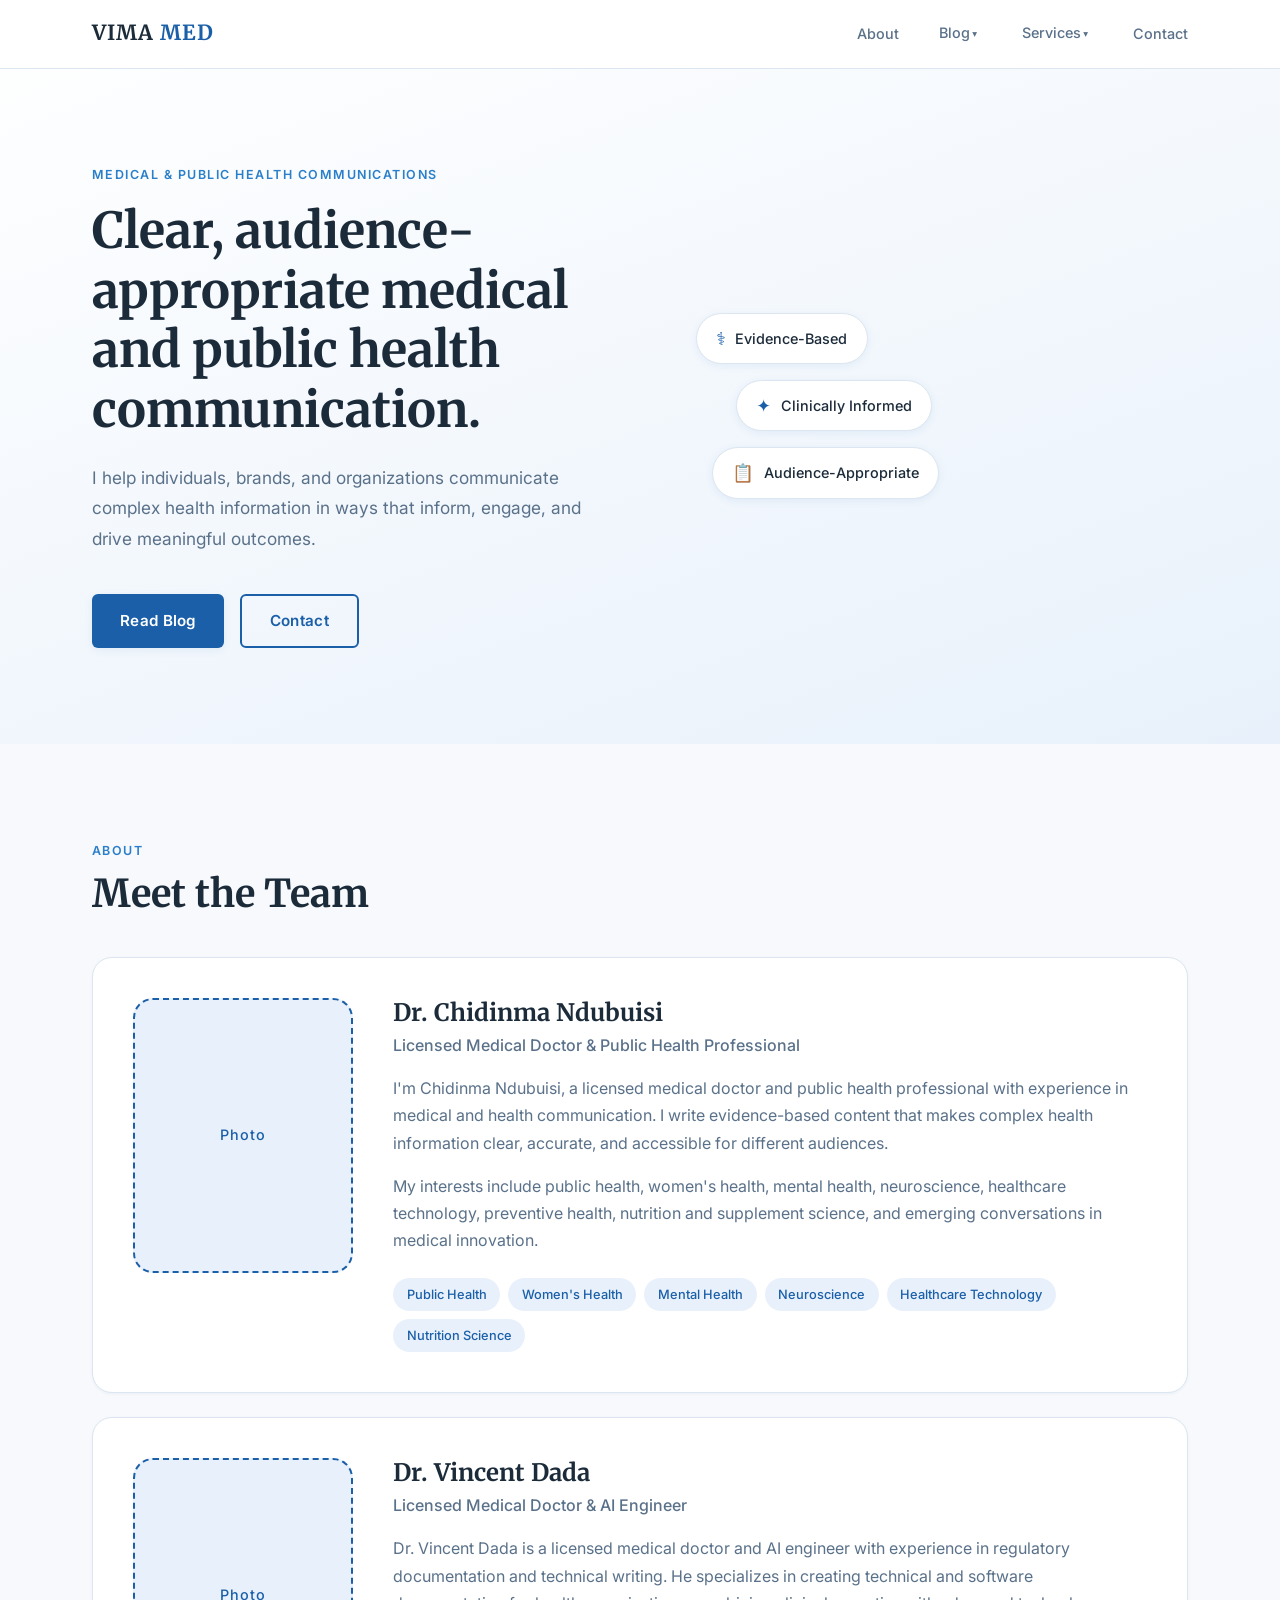
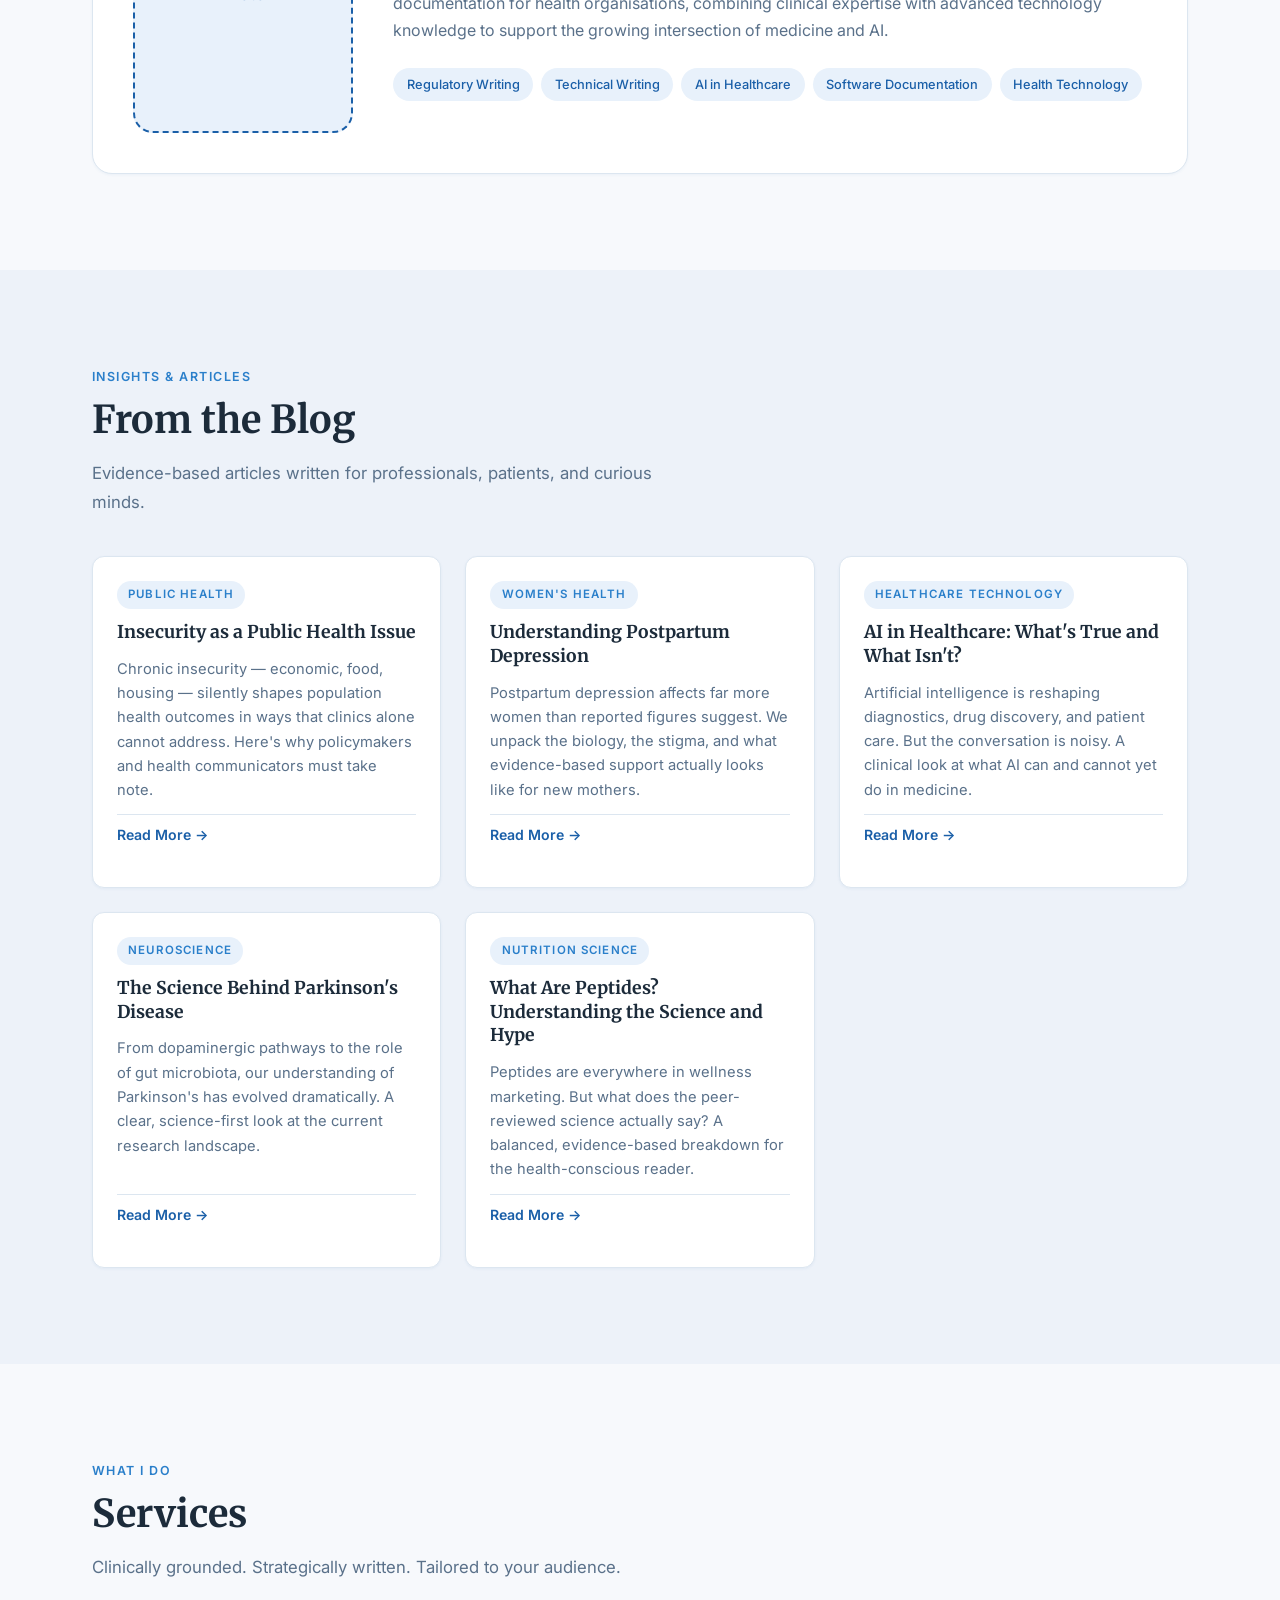
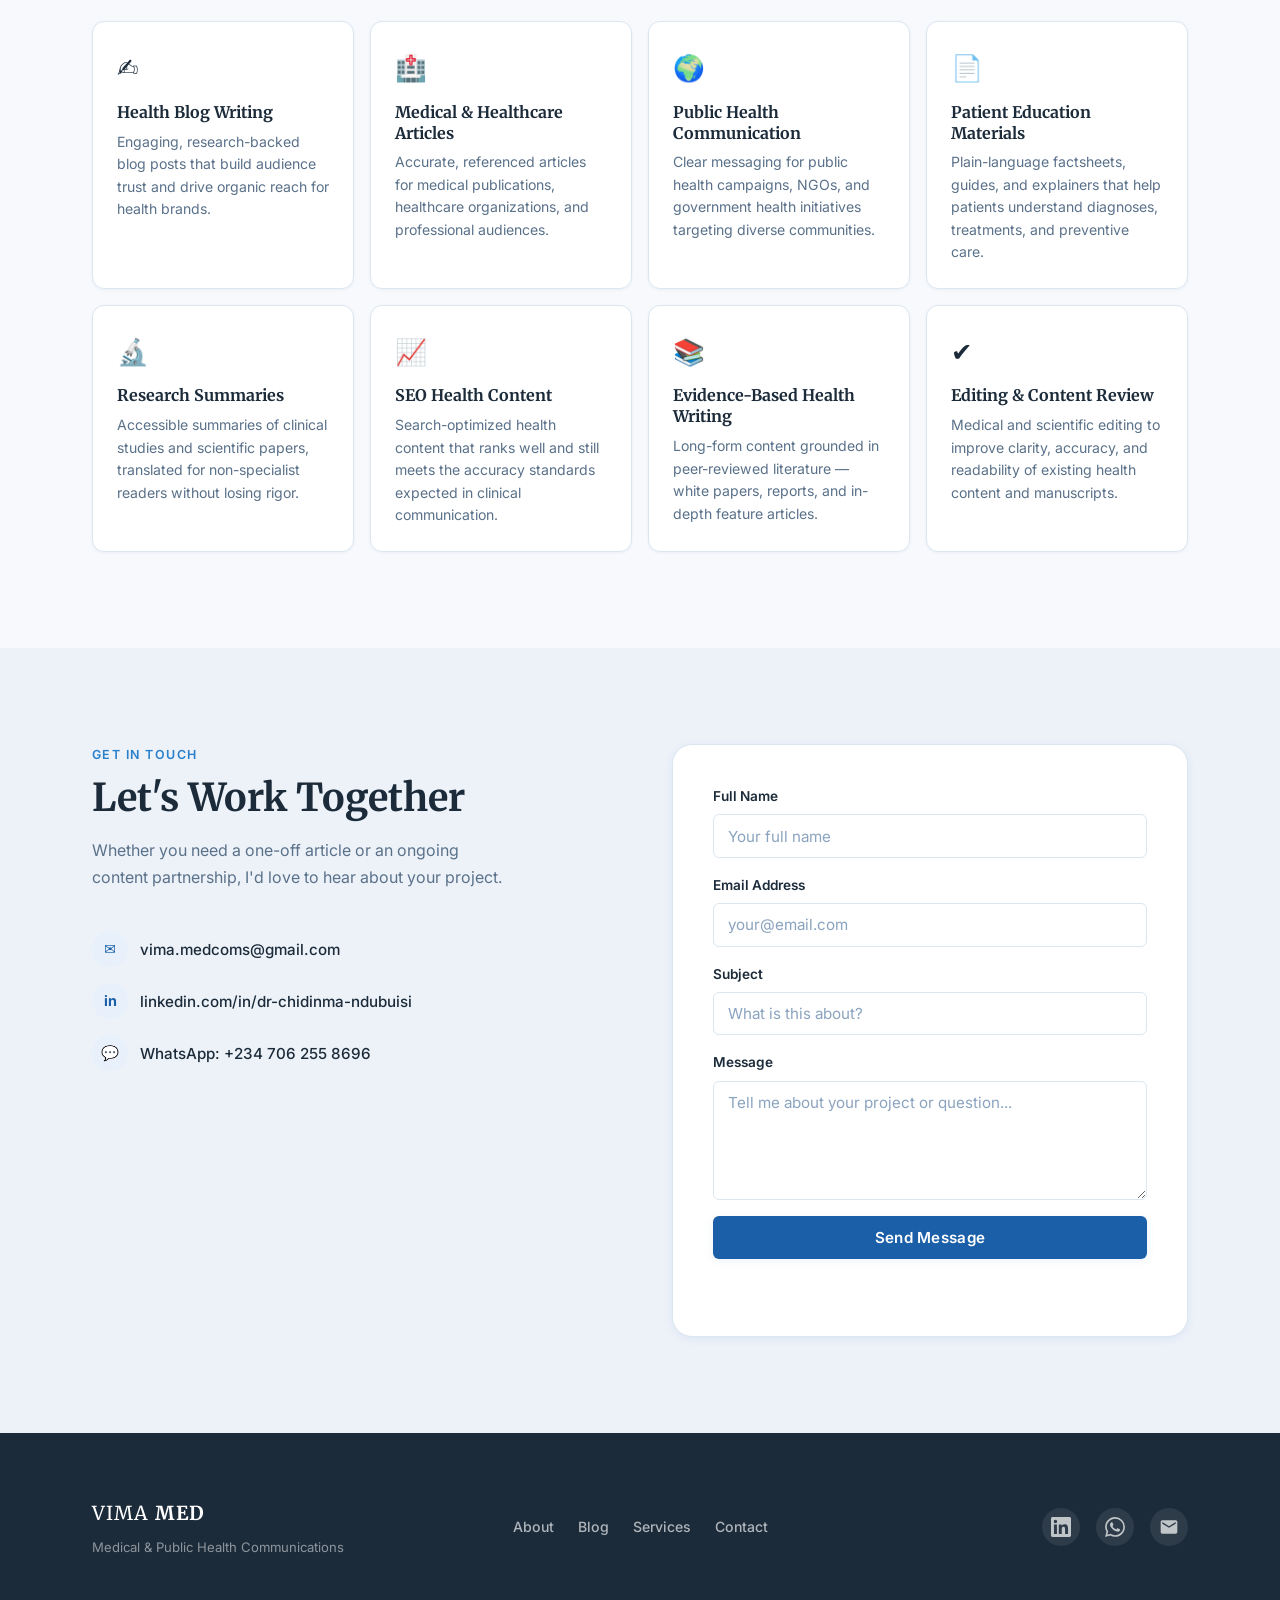
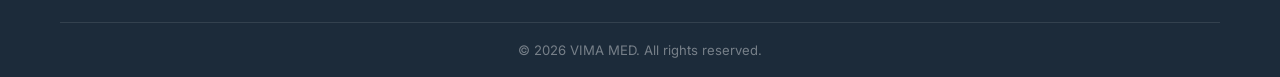
==== index.html @ 4316fac5 "Add files via upload" ====
<!DOCTYPE html>
<html lang="en">
<head>
  <meta charset="UTF-8" />
  <meta name="viewport" content="width=device-width, initial-scale=1.0" />
  <meta name="description" content="VIMA MED – Medical and public health communications by Dr. Chidinma Ndubuisi. Evidence-based health writing, blog articles, and patient education." />
  <title>VIMA MED | Medical & Public Health Communications</title>
  <link rel="stylesheet" href="style.css" />
  <!-- Google Fonts: Inter (body) + Merriweather (headings) -->
  <link rel="preconnect" href="https://fonts.googleapis.com" />
  <link rel="preconnect" href="https://fonts.gstatic.com" crossorigin />
  <link href="https://fonts.googleapis.com/css2?family=Inter:wght@400;500;600&family=Merriweather:ital,wght@0,400;0,700;1,400&display=swap" rel="stylesheet" />
</head>
<body>

  <!-- ============================================================
       NAVIGATION BAR
       To edit: change the brand name or nav links below.
       ============================================================ -->
  <header class="site-header" id="site-header">
    <nav class="nav container">
      <!-- Brand / Logo -->
      <a href="#home" class="nav-brand">
        VIMA <span>MED</span>
      </a>

      <!-- Desktop navigation links -->
      <ul class="nav-links" id="nav-links">
        <li><a href="#about">About</a></li>

        <!-- Blog dropdown -->
        <li class="has-dropdown">
          <span class="nav-parent">
            <a href="#blog">Blog</a>
            <button class="dropdown-btn" aria-expanded="false" aria-label="Toggle Blog menu">▾</button>
          </span>
          <ul class="nav-dropdown" role="menu">
            <li><a href="insecurity-public-health.html">Public Health</a></li>
            <li><a href="postpartum-depression.html">Women's Health</a></li>
            <li><a href="ai-in-healthcare.html">Healthcare Technology</a></li>
            <li><a href="parkinsons-science.html">Neuroscience</a></li>
            <li><a href="peptides-explained.html">Nutrition Science</a></li>
          </ul>
        </li>

        <!-- Services dropdown -->
        <li class="has-dropdown">
          <span class="nav-parent">
            <a href="#services">Services</a>
            <button class="dropdown-btn" aria-expanded="false" aria-label="Toggle Services menu">▾</button>
          </span>
          <ul class="nav-dropdown" role="menu">
            <li><a href="#services">Health Blog Writing</a></li>
            <li><a href="#services">Regulatory Writing</a></li>
            <li><a href="#services">Patient Education Materials</a></li>
            <li><a href="#services">Research</a></li>
            <li><a href="#services">SEO Health Content</a></li>
            <li><a href="#services">Evidence-Based Health Writing</a></li>
            <li><a href="#services">Technical Writing</a></li>
          </ul>
        </li>

        <li><a href="#contact">Contact</a></li>
      </ul>

      <!-- Mobile hamburger button -->
      <button class="nav-toggle" id="nav-toggle" aria-label="Open navigation menu" aria-expanded="false">
        <span></span>
        <span></span>
        <span></span>
      </button>
    </nav>
  </header>


  <main>

    <!-- ============================================================
         HERO SECTION
         To edit: update the headline, subheadline, or button text.
         ============================================================ -->
    <section class="hero" id="home">
      <div class="container hero-inner">
        <div class="hero-text">
          <p class="hero-eyebrow">Medical &amp; Public Health Communications</p>
          <h1 class="hero-headline">
            Clear, audience-appropriate medical and public health communication.
          </h1>
          <p class="hero-subheadline">
            I help individuals, brands, and organizations communicate complex health information in ways that inform, engage, and drive meaningful outcomes.
          </p>
          <div class="hero-ctas">
            <a href="#blog" class="btn btn-primary">Read Blog</a>
            <a href="#contact" class="btn btn-outline">Contact</a>
          </div>
        </div>

        <!-- Decorative accent element -->
        <div class="hero-visual" aria-hidden="true">
          <div class="hero-badge">
            <span class="hero-badge-icon">⚕</span>
            <span class="hero-badge-text">Evidence-Based</span>
          </div>
          <div class="hero-badge hero-badge--offset">
            <span class="hero-badge-icon">✦</span>
            <span class="hero-badge-text">Clinically Informed</span>
          </div>
          <div class="hero-badge hero-badge--bottom">
            <span class="hero-badge-icon">📋</span>
            <span class="hero-badge-text">Audience-Appropriate</span>
          </div>
        </div>
      </div>
    </section>


    <!-- ============================================================
         ABOUT SECTION
         To edit: update bio text, headshot images, or add CV links.
         To add a headshot for a professional:
           1. Save photo as "assets/chidinma.jpg" (or "assets/vincent.jpg")
           2. Replace the placeholder div with:
              <img src="assets/chidinma.jpg" alt="Dr. Chidinma Ndubuisi" class="about-photo" />
         ============================================================ -->
    <section class="about section-pad" id="about">
      <div class="container">

        <!-- Section header -->
        <div class="about-header">
          <p class="section-label">About</p>
          <h2 class="section-heading">Meet the Team</h2>
        </div>

        <!-- Stacked profile cards -->
        <div class="about-cards">

          <!-- ── Card 1: Dr. Chidinma Ndubuisi ── -->
          <div class="about-card">
            <!-- Photo column -->
            <div class="about-card-photo">
              <div class="about-photo-placeholder" aria-label="Headshot placeholder">
                <span>Photo</span>
              </div>
              <!-- Future: <a href="assets/cv-chidinma.pdf" class="btn btn-outline btn-sm" download>Download CV</a> -->
            </div>

            <!-- Bio column -->
            <div class="about-card-text">
              <h3 class="section-heading" style="font-size:1.5rem; margin-bottom:0.25rem;">Dr. Chidinma Ndubuisi</h3>
              <p class="about-tagline">Licensed Medical Doctor &amp; Public Health Professional</p>

              <p>
                I'm Chidinma Ndubuisi, a licensed medical doctor and public health professional with experience in medical and health communication. I write evidence-based content that makes complex health information clear, accurate, and accessible for different audiences.
              </p>
              <p>
                My interests include public health, women's health, mental health, neuroscience, healthcare technology, preventive health, nutrition and supplement science, and emerging conversations in medical innovation.
              </p>

              <div class="about-tags">
                <span class="tag">Public Health</span>
                <span class="tag">Women's Health</span>
                <span class="tag">Mental Health</span>
                <span class="tag">Neuroscience</span>
                <span class="tag">Healthcare Technology</span>
                <span class="tag">Nutrition Science</span>
              </div>
            </div>
          </div><!-- /card 1 -->

          <!-- ── Card 2: Dr. Vincent Dada ── -->
          <div class="about-card">
            <!-- Photo column -->
            <div class="about-card-photo">
              <div class="about-photo-placeholder" aria-label="Headshot placeholder">
                <span>Photo</span>
              </div>
              <!-- Future: <a href="assets/cv-vincent.pdf" class="btn btn-outline btn-sm" download>Download CV</a> -->
            </div>

            <!-- Bio column -->
            <div class="about-card-text">
              <h3 class="section-heading" style="font-size:1.5rem; margin-bottom:0.25rem;">Dr. Vincent Dada</h3>
              <p class="about-tagline">Licensed Medical Doctor &amp; AI Engineer</p>

              <p>
                Dr. Vincent Dada is a licensed medical doctor and AI engineer with experience in regulatory documentation and technical writing. He specializes in creating technical and software documentation for health organisations, combining clinical expertise with advanced technology knowledge to support the growing intersection of medicine and AI.
              </p>

              <div class="about-tags">
                <span class="tag">Regulatory Writing</span>
                <span class="tag">Technical Writing</span>
                <span class="tag">AI in Healthcare</span>
                <span class="tag">Software Documentation</span>
                <span class="tag">Health Technology</span>
              </div>
            </div>
          </div><!-- /card 2 -->

        </div><!-- /about-cards -->
      </div>
    </section>


    <!-- ============================================================
         BLOG SECTION
         To edit: update each card's title, excerpt, and link.
         To add a card: copy one <article class="blog-card"> block and paste it.
         ============================================================ -->
    <section class="blog section-pad bg-light" id="blog">
      <div class="container">
        <p class="section-label">Insights &amp; Articles</p>
        <h2 class="section-heading">From the Blog</h2>
        <p class="section-subtext">
          Evidence-based articles written for professionals, patients, and curious minds.
        </p>

        <div class="blog-grid">

          <!-- Blog Card 1 -->
          <article class="blog-card">
            <div class="blog-card-tag">Public Health</div>
            <h3 class="blog-card-title">Insecurity as a Public Health Issue</h3>
            <p class="blog-card-excerpt">
              Chronic insecurity — economic, food, housing — silently shapes population health outcomes in ways that clinics alone cannot address. Here's why policymakers and health communicators must take note.
            </p>
            <a href="insecurity-public-health.html" class="blog-card-link">Read More &rarr;</a>
          </article>

          <!-- Blog Card 2 -->
          <article class="blog-card">
            <div class="blog-card-tag">Women's Health</div>
            <h3 class="blog-card-title">Understanding Postpartum Depression</h3>
            <p class="blog-card-excerpt">
              Postpartum depression affects far more women than reported figures suggest. We unpack the biology, the stigma, and what evidence-based support actually looks like for new mothers.
            </p>
            <a href="postpartum-depression.html" class="blog-card-link">Read More &rarr;</a>
          </article>

          <!-- Blog Card 3 -->
          <article class="blog-card">
            <div class="blog-card-tag">Healthcare Technology</div>
            <h3 class="blog-card-title">AI in Healthcare: What's True and What Isn't?</h3>
            <p class="blog-card-excerpt">
              Artificial intelligence is reshaping diagnostics, drug discovery, and patient care. But the conversation is noisy. A clinical look at what AI can and cannot yet do in medicine.
            </p>
            <a href="ai-in-healthcare.html" class="blog-card-link">Read More &rarr;</a>
          </article>

          <!-- Blog Card 4 -->
          <article class="blog-card">
            <div class="blog-card-tag">Neuroscience</div>
            <h3 class="blog-card-title">The Science Behind Parkinson's Disease</h3>
            <p class="blog-card-excerpt">
              From dopaminergic pathways to the role of gut microbiota, our understanding of Parkinson's has evolved dramatically. A clear, science-first look at the current research landscape.
            </p>
            <a href="parkinsons-science.html" class="blog-card-link">Read More &rarr;</a>
          </article>

          <!-- Blog Card 5 -->
          <article class="blog-card">
            <div class="blog-card-tag">Nutrition Science</div>
            <h3 class="blog-card-title">What Are Peptides? Understanding the Science and Hype</h3>
            <p class="blog-card-excerpt">
              Peptides are everywhere in wellness marketing. But what does the peer-reviewed science actually say? A balanced, evidence-based breakdown for the health-conscious reader.
            </p>
            <a href="peptides-explained.html" class="blog-card-link">Read More &rarr;</a>
          </article>

        </div><!-- /blog-grid -->
      </div>
    </section>


    <!-- ============================================================
         SERVICES SECTION
         To edit: update each service name or description text.
         To add a service: copy one <div class="service-card"> block.
         ============================================================ -->
    <section class="services section-pad" id="services">
      <div class="container">
        <p class="section-label">What I Do</p>
        <h2 class="section-heading">Services</h2>
        <p class="section-subtext">
          Clinically grounded. Strategically written. Tailored to your audience.
        </p>

        <div class="services-grid">

          <div class="service-card">
            <div class="service-icon" aria-hidden="true">✍</div>
            <h3>Health Blog Writing</h3>
            <p>Engaging, research-backed blog posts that build audience trust and drive organic reach for health brands.</p>
          </div>

          <div class="service-card">
            <div class="service-icon" aria-hidden="true">🏥</div>
            <h3>Medical &amp; Healthcare Articles</h3>
            <p>Accurate, referenced articles for medical publications, healthcare organizations, and professional audiences.</p>
          </div>

          <div class="service-card">
            <div class="service-icon" aria-hidden="true">🌍</div>
            <h3>Public Health Communication</h3>
            <p>Clear messaging for public health campaigns, NGOs, and government health initiatives targeting diverse communities.</p>
          </div>

          <div class="service-card">
            <div class="service-icon" aria-hidden="true">📄</div>
            <h3>Patient Education Materials</h3>
            <p>Plain-language factsheets, guides, and explainers that help patients understand diagnoses, treatments, and preventive care.</p>
          </div>

          <div class="service-card">
            <div class="service-icon" aria-hidden="true">🔬</div>
            <h3>Research Summaries</h3>
            <p>Accessible summaries of clinical studies and scientific papers, translated for non-specialist readers without losing rigor.</p>
          </div>

          <div class="service-card">
            <div class="service-icon" aria-hidden="true">📈</div>
            <h3>SEO Health Content</h3>
            <p>Search-optimized health content that ranks well and still meets the accuracy standards expected in clinical communication.</p>
          </div>

          <div class="service-card">
            <div class="service-icon" aria-hidden="true">📚</div>
            <h3>Evidence-Based Health Writing</h3>
            <p>Long-form content grounded in peer-reviewed literature — white papers, reports, and in-depth feature articles.</p>
          </div>

          <div class="service-card">
            <div class="service-icon" aria-hidden="true">✔</div>
            <h3>Editing &amp; Content Review</h3>
            <p>Medical and scientific editing to improve clarity, accuracy, and readability of existing health content and manuscripts.</p>
          </div>

        </div><!-- /services-grid -->
      </div>
    </section>


    <!-- ============================================================
         CONTACT SECTION
         To edit: update email, LinkedIn URL, or WhatsApp number.
         Note: the form is frontend-only (no emails are sent yet).
         To enable form submission, connect a service like Formspree.
         ============================================================ -->
    <section class="contact section-pad bg-light" id="contact">
      <div class="container contact-inner">

        <!-- Contact info column -->
        <div class="contact-info">
          <p class="section-label">Get in Touch</p>
          <h2 class="section-heading">Let's Work Together</h2>
          <p class="contact-intro">
            Whether you need a one-off article or an ongoing content partnership, I'd love to hear about your project.
          </p>

          <ul class="contact-list">
            <li>
              <span class="contact-list-icon" aria-hidden="true">✉</span>
              <a href="mailto:vima.medcoms@gmail.com">vima.medcoms@gmail.com</a>
            </li>
            <li>
              <span class="contact-list-icon" aria-hidden="true">in</span>
              <a href="https://www.linkedin.com/in/dr-chidinma-ndubuisi" target="_blank" rel="noopener noreferrer">
                linkedin.com/in/dr-chidinma-ndubuisi
              </a>
            </li>
            <li>
              <span class="contact-list-icon" aria-hidden="true">💬</span>
              <a href="https://wa.me/2347062558696" target="_blank" rel="noopener noreferrer">
                WhatsApp: +234 706 255 8696
              </a>
            </li>
          </ul>
        </div>

        <!-- Contact form column -->
        <form class="contact-form" id="contact-form" novalidate>
          <div class="form-group">
            <label for="name">Full Name</label>
            <input type="text" id="name" name="name" placeholder="Your full name" required />
          </div>

          <div class="form-group">
            <label for="email">Email Address</label>
            <input type="email" id="email" name="email" placeholder="your@email.com" required />
          </div>

          <div class="form-group">
            <label for="subject">Subject</label>
            <input type="text" id="subject" name="subject" placeholder="What is this about?" />
          </div>

          <div class="form-group">
            <label for="message">Message</label>
            <textarea id="message" name="message" rows="5" placeholder="Tell me about your project or question..." required></textarea>
          </div>

          <button type="submit" class="btn btn-primary btn-full">Send Message</button>

          <!-- Success / error message shown by script.js -->
          <p class="form-feedback" id="form-feedback" aria-live="polite"></p>
        </form>

      </div>
    </section>

  </main>


  <!-- ============================================================
       FOOTER
       To edit: update the copyright year or social links.
       ============================================================ -->
  <footer class="site-footer">
    <div class="container footer-inner">

      <div class="footer-brand">
        <span class="footer-logo">VIMA <strong>MED</strong></span>
        <p>Medical &amp; Public Health Communications</p>
      </div>

      <nav class="footer-nav" aria-label="Footer navigation">
        <a href="#about">About</a>
        <a href="#blog">Blog</a>
        <a href="#services">Services</a>
        <a href="#contact">Contact</a>
      </nav>

      <div class="footer-social">
        <a href="https://www.linkedin.com/in/dr-chidinma-ndubuisi" target="_blank" rel="noopener noreferrer" aria-label="LinkedIn">
          <!-- LinkedIn SVG icon -->
          <svg xmlns="http://www.w3.org/2000/svg" width="20" height="20" viewBox="0 0 24 24" fill="currentColor" aria-hidden="true">
            <path d="M20.447 20.452h-3.554v-5.569c0-1.328-.027-3.037-1.852-3.037-1.853 0-2.136 1.445-2.136 2.939v5.667H9.351V9h3.414v1.561h.046c.477-.9 1.637-1.85 3.37-1.85 3.601 0 4.267 2.37 4.267 5.455v6.286zM5.337 7.433a2.062 2.062 0 01-2.063-2.065 2.064 2.064 0 112.063 2.065zm1.782 13.019H3.555V9h3.564v11.452zM22.225 0H1.771C.792 0 0 .774 0 1.729v20.542C0 23.227.792 24 1.771 24h20.451C23.2 24 24 23.227 24 22.271V1.729C24 .774 23.2 0 22.222 0h.003z"/>
          </svg>
        </a>
        <a href="https://wa.me/2347062558696" target="_blank" rel="noopener noreferrer" aria-label="WhatsApp">
          <!-- WhatsApp SVG icon -->
          <svg xmlns="http://www.w3.org/2000/svg" width="20" height="20" viewBox="0 0 24 24" fill="currentColor" aria-hidden="true">
            <path d="M17.472 14.382c-.297-.149-1.758-.867-2.03-.967-.273-.099-.471-.148-.67.15-.197.297-.767.966-.94 1.164-.173.199-.347.223-.644.075-.297-.15-1.255-.463-2.39-1.475-.883-.788-1.48-1.761-1.653-2.059-.173-.297-.018-.458.13-.606.134-.133.298-.347.446-.52.149-.174.198-.298.298-.497.099-.198.05-.371-.025-.52-.075-.149-.669-1.612-.916-2.207-.242-.579-.487-.5-.669-.51-.173-.008-.371-.01-.57-.01-.198 0-.52.074-.792.372-.272.297-1.04 1.016-1.04 2.479 0 1.462 1.065 2.875 1.213 3.074.149.198 2.096 3.2 5.077 4.487.709.306 1.262.489 1.694.625.712.227 1.36.195 1.871.118.571-.085 1.758-.719 2.006-1.413.248-.694.248-1.289.173-1.413-.074-.124-.272-.198-.57-.347m-5.421 7.403h-.004a9.87 9.87 0 01-5.031-1.378l-.361-.214-3.741.982.998-3.648-.235-.374a9.86 9.86 0 01-1.51-5.26c.001-5.45 4.436-9.884 9.888-9.884 2.64 0 5.122 1.03 6.988 2.898a9.825 9.825 0 012.893 6.994c-.003 5.45-4.437 9.884-9.885 9.884m8.413-18.297A11.815 11.815 0 0012.05 0C5.495 0 .16 5.335.157 11.892c0 2.096.547 4.142 1.588 5.945L.057 24l6.305-1.654a11.882 11.882 0 005.683 1.448h.005c6.554 0 11.89-5.335 11.893-11.893a11.821 11.821 0 00-3.48-8.413z"/>
          </svg>
        </a>
        <a href="mailto:vima.medcoms@gmail.com" aria-label="Email">
          <!-- Email SVG icon -->
          <svg xmlns="http://www.w3.org/2000/svg" width="20" height="20" viewBox="0 0 24 24" fill="currentColor" aria-hidden="true">
            <path d="M20 4H4c-1.1 0-2 .9-2 2v12c0 1.1.9 2 2 2h16c1.1 0 2-.9 2-2V6c0-1.1-.9-2-2-2zm0 4l-8 5-8-5V6l8 5 8-5v2z"/>
          </svg>
        </a>
      </div>

    </div>

    <div class="footer-bottom">
      <p>&copy; <span id="footer-year"></span> VIMA MED. All rights reserved.</p>
    </div>
  </footer>

  <script src="script.js"></script>
</body>
</html>
---- style.css ----
/* ============================================================
   VIMA MED — Main Stylesheet
   Color palette, typography, layout, and component styles.
   ============================================================ */

/* ------------------------------------------------------------
   1. CSS CUSTOM PROPERTIES (variables)
      Change these to update the whole site's look at once.
   ------------------------------------------------------------ */
:root {
  /* Brand colors */
  --color-primary:       #1a5fa8;   /* Main blue */
  --color-primary-dark:  #134a85;   /* Darker blue (hover states) */
  --color-primary-light: #e8f1fb;   /* Very light blue (backgrounds) */
  --color-accent:        #2a7fca;   /* Brighter blue (accents, links) */

  /* Neutral palette */
  --color-white:         #ffffff;
  --color-bg:            #f7f9fc;   /* Off-white page background */
  --color-bg-light:      #edf2f9;   /* Light section background */
  --color-surface:       #ffffff;   /* Card / panel background */
  --color-border:        #dce6f0;   /* Subtle borders */

  /* Text colors */
  --color-text:          #1c2b3a;   /* Main body text */
  --color-text-muted:    #5a718a;   /* Secondary / caption text */
  --color-text-light:    #8aa3be;   /* Placeholder, labels */

  /* Typography */
  --font-heading:  'Merriweather', Georgia, serif;
  --font-body:     'Inter', system-ui, -apple-system, sans-serif;

  /* Spacing scale */
  --space-xs:  0.5rem;
  --space-sm:  1rem;
  --space-md:  1.5rem;
  --space-lg:  2.5rem;
  --space-xl:  4rem;
  --space-2xl: 6rem;

  /* Layout */
  --container-max:  1160px;
  --container-pad:  clamp(1rem, 5vw, 2rem);

  /* Borders */
  --radius-sm:  0.375rem;
  --radius-md:  0.75rem;
  --radius-lg:  1.25rem;

  /* Shadows */
  --shadow-xs:  0 1px 3px rgba(26, 95, 168, 0.06);
  --shadow-sm:  0 2px 8px rgba(26, 95, 168, 0.08);
  --shadow-md:  0 4px 20px rgba(26, 95, 168, 0.12);
  --shadow-lg:  0 8px 40px rgba(26, 95, 168, 0.14);

  /* Transitions */
  --transition: 0.22s ease;
}


/* ------------------------------------------------------------
   2. RESET & BASE
   ------------------------------------------------------------ */
*, *::before, *::after {
  box-sizing: border-box;
  margin: 0;
  padding: 0;
}

html {
  scroll-behavior: smooth;
  font-size: 16px;
}

body {
  font-family: var(--font-body);
  color: var(--color-text);
  background: var(--color-bg);
  line-height: 1.7;
  -webkit-font-smoothing: antialiased;
}

img {
  max-width: 100%;
  display: block;
}

a {
  color: var(--color-accent);
  text-decoration: none;
  transition: color var(--transition);
}

a:hover {
  color: var(--color-primary-dark);
}

ul {
  list-style: none;
}

button {
  cursor: pointer;
  border: none;
  background: none;
  font-family: inherit;
}


/* ------------------------------------------------------------
   3. LAYOUT UTILITIES
   ------------------------------------------------------------ */
.container {
  max-width: var(--container-max);
  margin: 0 auto;
  padding: 0 var(--container-pad);
}

/* Sections that need top/bottom padding */
.section-pad {
  padding: var(--space-2xl) 0;
}

/* Alternate section background */
.bg-light {
  background: var(--color-bg-light);
}

/* Repeated section label (small caps above headings) */
.section-label {
  font-family: var(--font-body);
  font-size: 0.78rem;
  font-weight: 600;
  letter-spacing: 0.12em;
  text-transform: uppercase;
  color: var(--color-accent);
  margin-bottom: var(--space-xs);
}

/* Main section heading */
.section-heading {
  font-family: var(--font-heading);
  font-size: clamp(1.75rem, 3.5vw, 2.4rem);
  font-weight: 700;
  color: var(--color-text);
  line-height: 1.25;
  margin-bottom: var(--space-sm);
}

/* Short descriptive text below a section heading */
.section-subtext {
  color: var(--color-text-muted);
  font-size: 1.05rem;
  max-width: 600px;
  margin-bottom: var(--space-lg);
}


/* ------------------------------------------------------------
   4. BUTTONS
   ------------------------------------------------------------ */
.btn {
  display: inline-flex;
  align-items: center;
  justify-content: center;
  padding: 0.75rem 1.75rem;
  border-radius: var(--radius-sm);
  font-size: 0.95rem;
  font-weight: 600;
  letter-spacing: 0.02em;
  transition: background var(--transition), color var(--transition),
              box-shadow var(--transition), transform var(--transition);
  white-space: nowrap;
}

/* Primary filled button */
.btn-primary {
  background: var(--color-primary);
  color: var(--color-white);
  box-shadow: var(--shadow-sm);
}

.btn-primary:hover {
  background: var(--color-primary-dark);
  color: var(--color-white);
  box-shadow: var(--shadow-md);
  transform: translateY(-1px);
}

/* Outline button */
.btn-outline {
  background: transparent;
  color: var(--color-primary);
  border: 2px solid var(--color-primary);
}

.btn-outline:hover {
  background: var(--color-primary-light);
  color: var(--color-primary-dark);
  transform: translateY(-1px);
}

/* Full-width button (for forms) */
.btn-full {
  width: 100%;
}

/* Small button variant */
.btn-sm {
  padding: 0.5rem 1.25rem;
  font-size: 0.875rem;
}


/* ------------------------------------------------------------
   5. NAVIGATION
   ------------------------------------------------------------ */
.site-header {
  position: fixed;
  top: 0;
  left: 0;
  right: 0;
  z-index: 100;
  background: rgba(255, 255, 255, 0.96);
  backdrop-filter: blur(8px);
  border-bottom: 1px solid var(--color-border);
  transition: box-shadow var(--transition);
}

/* Add shadow when page is scrolled (added by script.js) */
.site-header.scrolled {
  box-shadow: var(--shadow-sm);
}

.nav {
  display: flex;
  align-items: center;
  justify-content: space-between;
  height: 68px;
}

/* Brand / Logo */
.nav-brand {
  font-family: var(--font-heading);
  font-size: 1.3rem;
  font-weight: 700;
  color: var(--color-text);
  letter-spacing: 0.04em;
}

.nav-brand span {
  color: var(--color-primary);
}

.nav-brand:hover {
  color: var(--color-text);
}

/* Desktop nav links */
.nav-links {
  display: flex;
  align-items: center;
  gap: var(--space-lg);
}

.nav-links a {
  font-size: 0.9rem;
  font-weight: 500;
  color: var(--color-text-muted);
  position: relative;
  padding-bottom: 2px;
}

.nav-links a::after {
  content: '';
  position: absolute;
  bottom: -2px;
  left: 0;
  width: 0;
  height: 2px;
  background: var(--color-primary);
  transition: width var(--transition);
}

.nav-links a:hover {
  color: var(--color-primary);
}

.nav-links a:hover::after {
  width: 100%;
}

/* Hamburger button (mobile) */
.nav-toggle {
  display: none;
  flex-direction: column;
  gap: 5px;
  padding: 6px;
  border-radius: var(--radius-sm);
}

.nav-toggle span {
  display: block;
  width: 22px;
  height: 2px;
  background: var(--color-text);
  border-radius: 2px;
  transition: transform var(--transition), opacity var(--transition);
}

/* Animated X when menu is open */
.nav-toggle.open span:nth-child(1) {
  transform: translateY(7px) rotate(45deg);
}

.nav-toggle.open span:nth-child(2) {
  opacity: 0;
}

.nav-toggle.open span:nth-child(3) {
  transform: translateY(-7px) rotate(-45deg);
}


/* ------------------------------------------------------------
   6. HERO SECTION
   ------------------------------------------------------------ */
.hero {
  padding-top: calc(68px + var(--space-2xl)); /* offset fixed nav */
  padding-bottom: var(--space-2xl);
  background: linear-gradient(160deg, var(--color-white) 0%, var(--color-primary-light) 100%);
  overflow: hidden;
}

.hero-inner {
  display: grid;
  grid-template-columns: 1fr 1fr;
  gap: var(--space-xl);
  align-items: center;
}

.hero-eyebrow {
  font-size: 0.78rem;
  font-weight: 600;
  letter-spacing: 0.12em;
  text-transform: uppercase;
  color: var(--color-accent);
  margin-bottom: var(--space-sm);
}

.hero-headline {
  font-family: var(--font-heading);
  font-size: clamp(2rem, 4.5vw, 3.1rem);
  font-weight: 700;
  color: var(--color-text);
  line-height: 1.2;
  margin-bottom: var(--space-md);
  max-width: 560px;
}

.hero-subheadline {
  font-size: 1.08rem;
  color: var(--color-text-muted);
  max-width: 500px;
  margin-bottom: var(--space-lg);
  line-height: 1.75;
}

.hero-ctas {
  display: flex;
  gap: var(--space-sm);
  flex-wrap: wrap;
}

/* Right-side decorative visual */
.hero-visual {
  display: flex;
  flex-direction: column;
  align-items: flex-start;
  gap: var(--space-sm);
  padding-left: var(--space-md);
}

.hero-badge {
  display: inline-flex;
  align-items: center;
  gap: 0.6rem;
  background: var(--color-white);
  border: 1px solid var(--color-border);
  border-radius: 100px;
  padding: 0.6rem 1.2rem;
  box-shadow: var(--shadow-sm);
  font-size: 0.9rem;
  font-weight: 500;
  color: var(--color-text);
  white-space: nowrap;
}

.hero-badge--offset {
  margin-left: var(--space-lg);
}

.hero-badge--bottom {
  margin-left: var(--space-sm);
}

.hero-badge-icon {
  font-size: 1.1rem;
  color: var(--color-primary);
}


/* ------------------------------------------------------------
   7. ABOUT SECTION
   ------------------------------------------------------------ */
.about-inner {
  display: grid;
  grid-template-columns: 280px 1fr;
  gap: var(--space-xl);
  align-items: start;
}

/* Headshot placeholder */
.about-photo-placeholder {
  width: 100%;
  aspect-ratio: 4 / 5;
  border-radius: var(--radius-lg);
  background: var(--color-primary-light);
  border: 2px dashed var(--color-primary);
  display: flex;
  align-items: center;
  justify-content: center;
  color: var(--color-primary);
  font-size: 0.9rem;
  font-weight: 500;
  letter-spacing: 0.06em;
}

/* When a real headshot is added */
.about-photo {
  width: 100%;
  aspect-ratio: 4 / 5;
  object-fit: cover;
  border-radius: var(--radius-lg);
  box-shadow: var(--shadow-md);
}

.about-photo-wrap {
  display: flex;
  flex-direction: column;
  gap: var(--space-sm);
  align-items: stretch;
}

.about-tagline {
  font-size: 0.95rem;
  font-weight: 500;
  color: var(--color-accent);
  margin-bottom: var(--space-md);
}

.about-text p {
  color: var(--color-text-muted);
  margin-bottom: var(--space-sm);
  font-size: 1rem;
}

/* Interest tags */
.about-tags {
  display: flex;
  flex-wrap: wrap;
  gap: 0.5rem;
  margin-top: var(--space-md);
}

.tag {
  display: inline-block;
  padding: 0.35rem 0.85rem;
  background: var(--color-primary-light);
  color: var(--color-primary);
  border-radius: 100px;
  font-size: 0.8rem;
  font-weight: 500;
}


/* ------------------------------------------------------------
   8. BLOG SECTION
   ------------------------------------------------------------ */
.blog-grid {
  display: grid;
  grid-template-columns: repeat(auto-fill, minmax(300px, 1fr));
  gap: var(--space-md);
}

.blog-card {
  background: var(--color-surface);
  border-radius: var(--radius-md);
  padding: var(--space-md) var(--space-md) var(--space-lg);
  border: 1px solid var(--color-border);
  box-shadow: var(--shadow-xs);
  display: flex;
  flex-direction: column;
  gap: 0.75rem;
  transition: box-shadow var(--transition), transform var(--transition);
}

.blog-card:hover {
  box-shadow: var(--shadow-md);
  transform: translateY(-3px);
}

.blog-card-tag {
  display: inline-block;
  font-size: 0.72rem;
  font-weight: 600;
  letter-spacing: 0.1em;
  text-transform: uppercase;
  color: var(--color-accent);
  background: var(--color-primary-light);
  padding: 0.25rem 0.7rem;
  border-radius: 100px;
  width: fit-content;
}

.blog-card-title {
  font-family: var(--font-heading);
  font-size: 1.1rem;
  font-weight: 700;
  color: var(--color-text);
  line-height: 1.35;
}

.blog-card-excerpt {
  font-size: 0.92rem;
  color: var(--color-text-muted);
  line-height: 1.65;
  flex: 1;
}

.blog-card-link {
  display: inline-flex;
  align-items: center;
  font-size: 0.88rem;
  font-weight: 600;
  color: var(--color-primary);
  margin-top: auto;
  padding-top: var(--space-xs);
  border-top: 1px solid var(--color-border);
  transition: color var(--transition), gap var(--transition);
  gap: 0.3rem;
}

.blog-card-link:hover {
  color: var(--color-primary-dark);
  gap: 0.6rem;
}


/* ------------------------------------------------------------
   9. SERVICES SECTION
   ------------------------------------------------------------ */
.services-grid {
  display: grid;
  grid-template-columns: repeat(auto-fill, minmax(240px, 1fr));
  gap: var(--space-sm);
}

.service-card {
  background: var(--color-surface);
  border-radius: var(--radius-md);
  padding: var(--space-md);
  border: 1px solid var(--color-border);
  box-shadow: var(--shadow-xs);
  transition: box-shadow var(--transition), transform var(--transition),
              border-color var(--transition);
}

.service-card:hover {
  box-shadow: var(--shadow-md);
  transform: translateY(-2px);
  border-color: var(--color-primary);
}

.service-icon {
  font-size: 1.6rem;
  margin-bottom: 0.75rem;
  display: block;
}

.service-card h3 {
  font-family: var(--font-heading);
  font-size: 1rem;
  font-weight: 700;
  color: var(--color-text);
  margin-bottom: 0.5rem;
  line-height: 1.3;
}

.service-card p {
  font-size: 0.88rem;
  color: var(--color-text-muted);
  line-height: 1.6;
}


/* ------------------------------------------------------------
   10. CONTACT SECTION
   ------------------------------------------------------------ */
.contact-inner {
  display: grid;
  grid-template-columns: 1fr 1fr;
  gap: var(--space-xl);
  align-items: start;
}

.contact-intro {
  color: var(--color-text-muted);
  margin-bottom: var(--space-lg);
  font-size: 1rem;
  max-width: 420px;
  line-height: 1.7;
}

.contact-list {
  display: flex;
  flex-direction: column;
  gap: var(--space-sm);
}

.contact-list li {
  display: flex;
  align-items: center;
  gap: 0.75rem;
  font-size: 0.95rem;
}

.contact-list-icon {
  display: inline-flex;
  align-items: center;
  justify-content: center;
  width: 36px;
  height: 36px;
  border-radius: 50%;
  background: var(--color-primary-light);
  color: var(--color-primary);
  font-size: 0.9rem;
  font-weight: 700;
  flex-shrink: 0;
}

.contact-list a {
  color: var(--color-text);
  font-weight: 500;
  word-break: break-all;
}

.contact-list a:hover {
  color: var(--color-primary);
}

/* Contact form */
.contact-form {
  background: var(--color-surface);
  border: 1px solid var(--color-border);
  border-radius: var(--radius-lg);
  padding: var(--space-lg);
  box-shadow: var(--shadow-sm);
  display: flex;
  flex-direction: column;
  gap: var(--space-sm);
}

.form-group {
  display: flex;
  flex-direction: column;
  gap: 0.4rem;
}

.form-group label {
  font-size: 0.85rem;
  font-weight: 600;
  color: var(--color-text);
}

.form-group input,
.form-group textarea {
  width: 100%;
  padding: 0.7rem 0.9rem;
  border: 1.5px solid var(--color-border);
  border-radius: var(--radius-sm);
  font-family: var(--font-body);
  font-size: 0.95rem;
  color: var(--color-text);
  background: var(--color-white);
  transition: border-color var(--transition), box-shadow var(--transition);
  resize: vertical;
}

.form-group input::placeholder,
.form-group textarea::placeholder {
  color: var(--color-text-light);
}

.form-group input:focus,
.form-group textarea:focus {
  outline: none;
  border-color: var(--color-primary);
  box-shadow: 0 0 0 3px rgba(26, 95, 168, 0.12);
}

/* Form feedback message (shown by script.js) */
.form-feedback {
  font-size: 0.9rem;
  text-align: center;
  min-height: 1.4em;
  font-weight: 500;
  transition: color var(--transition);
}

.form-feedback.success {
  color: #1a7a47;
}

.form-feedback.error {
  color: #b91c1c;
}


/* ------------------------------------------------------------
   11. FOOTER
   ------------------------------------------------------------ */
.site-footer {
  background: var(--color-text);
  color: rgba(255, 255, 255, 0.75);
  padding-top: var(--space-xl);
}

.footer-inner {
  display: grid;
  grid-template-columns: 1fr auto 1fr;
  align-items: center;
  gap: var(--space-lg);
  padding-bottom: var(--space-xl);
  border-bottom: 1px solid rgba(255, 255, 255, 0.1);
}

.footer-brand {
  display: flex;
  flex-direction: column;
  gap: 0.4rem;
}

.footer-logo {
  font-family: var(--font-heading);
  font-size: 1.2rem;
  color: var(--color-white);
  letter-spacing: 0.04em;
}

.footer-brand p {
  font-size: 0.82rem;
  color: rgba(255, 255, 255, 0.5);
}

.footer-nav {
  display: flex;
  gap: var(--space-md);
}

.footer-nav a {
  font-size: 0.88rem;
  color: rgba(255, 255, 255, 0.65);
  font-weight: 500;
  transition: color var(--transition);
}

.footer-nav a:hover {
  color: var(--color-white);
}

.footer-social {
  display: flex;
  gap: var(--space-sm);
  justify-content: flex-end;
}

.footer-social a {
  display: inline-flex;
  align-items: center;
  justify-content: center;
  width: 38px;
  height: 38px;
  border-radius: 50%;
  background: rgba(255, 255, 255, 0.08);
  color: rgba(255, 255, 255, 0.7);
  transition: background var(--transition), color var(--transition);
}

.footer-social a:hover {
  background: var(--color-primary);
  color: var(--color-white);
}

.footer-bottom {
  text-align: center;
  padding: var(--space-sm) 0;
  font-size: 0.82rem;
  color: rgba(255, 255, 255, 0.4);
}


/* ------------------------------------------------------------
   12. RESPONSIVE — TABLET (max-width: 900px)
   ------------------------------------------------------------ */
@media (max-width: 900px) {

  /* Hero: stack vertically */
  .hero-inner {
    grid-template-columns: 1fr;
    text-align: center;
  }

  .hero-headline,
  .hero-subheadline {
    max-width: 100%;
  }

  .hero-ctas {
    justify-content: center;
  }

  .hero-visual {
    display: none; /* Hide decorative badges on small screens */
  }

  /* About: stack vertically */
  .about-inner {
    grid-template-columns: 1fr;
  }

  .about-photo-wrap {
    max-width: 260px;
    margin: 0 auto;
  }

  /* Contact: stack vertically */
  .contact-inner {
    grid-template-columns: 1fr;
  }

  /* Footer: stack vertically */
  .footer-inner {
    grid-template-columns: 1fr;
    text-align: center;
  }

  .footer-nav {
    justify-content: center;
  }

  .footer-social {
    justify-content: center;
  }
}


/* ------------------------------------------------------------
   13. RESPONSIVE — MOBILE (max-width: 640px)
   ------------------------------------------------------------ */
@media (max-width: 640px) {

  /* Show hamburger, hide desktop links */
  .nav-toggle {
    display: flex;
  }

  .nav-links {
    position: absolute;
    top: 68px;
    left: 0;
    right: 0;
    background: var(--color-white);
    border-bottom: 1px solid var(--color-border);
    flex-direction: column;
    align-items: stretch;
    gap: 0;
    padding: var(--space-xs) 0;
    box-shadow: var(--shadow-sm);
    /* Hidden by default, toggled by script.js */
    display: none;
  }

  .nav-links.open {
    display: flex;
  }

  .nav-links a {
    padding: 0.85rem var(--container-pad);
    font-size: 1rem;
    border-bottom: 1px solid var(--color-border);
  }

  .nav-links a::after {
    display: none;
  }

  /* Hero */
  .hero {
    padding-top: calc(68px + var(--space-xl));
    padding-bottom: var(--space-xl);
  }

  /* Blog grid: single column */
  .blog-grid {
    grid-template-columns: 1fr;
  }

  /* Services grid: single column */
  .services-grid {
    grid-template-columns: 1fr;
  }

  /* Reduce section padding */
  .section-pad {
    padding: var(--space-xl) 0;
  }

  /* Form padding */
  .contact-form {
    padding: var(--space-md);
  }

  /* Hero CTA buttons: full width on very small screens */
  .hero-ctas {
    flex-direction: column;
    align-items: center;
  }

  .hero-ctas .btn {
    width: 100%;
    max-width: 280px;
  }
}


/* ============================================================
   14.5 DROPDOWN NAVIGATION
   ============================================================ */

/* Flex row holding the link text + caret button */
.nav-parent {
  display: flex;
  align-items: center;
}

/* The small caret/arrow toggle button */
.dropdown-btn {
  background: none;
  border: none;
  cursor: pointer;
  color: var(--color-text-muted);
  font-size: 0.6rem;
  padding: 2px 5px 2px 2px;
  line-height: 1;
  display: flex;
  align-items: center;
  transition: color var(--transition), transform var(--transition);
}

.dropdown-btn:hover {
  color: var(--color-primary);
}

/* Rotate caret when dropdown is open */
.has-dropdown.open > .nav-parent > .dropdown-btn {
  transform: rotate(180deg);
  color: var(--color-primary);
}

/* The dropdown panel (hidden by default on all screen sizes) */
.nav-dropdown {
  display: none;
  list-style: none;
  background: var(--color-white);
  border: 1px solid var(--color-border);
  border-radius: var(--radius-md);
  box-shadow: var(--shadow-md);
  padding: 0.4rem 0;
  min-width: 210px;
  z-index: 200;
}

.nav-dropdown li a {
  display: block;
  padding: 0.55rem 1.1rem;
  font-size: 0.875rem;
  font-weight: 500;
  color: var(--color-text-muted);
  white-space: nowrap;
  /* Override the underline animation from the general nav-links a rule */
  position: static;
}

.nav-dropdown li a::after {
  display: none;
}

.nav-dropdown li a:hover {
  color: var(--color-primary);
  background: var(--color-primary-light);
}

/* ---- Desktop: absolute positioning, triggered by hover or .open ---- */
@media (min-width: 641px) {
  .has-dropdown {
    position: relative;
  }

  .nav-dropdown {
    position: absolute;
    top: calc(100% + 10px);
    left: 50%;
    transform: translateX(-50%);
  }

  /* Show on hover OR when JS adds .open class */
  .has-dropdown:hover .nav-dropdown,
  .has-dropdown.open .nav-dropdown {
    display: block;
  }

  /* Keep caret highlighted on hover */
  .has-dropdown:hover > .nav-parent > .dropdown-btn {
    color: var(--color-primary);
    transform: rotate(180deg);
  }
}

/* ---- Mobile: inline, shown when JS adds .open ---- */
@media (max-width: 640px) {
  /* Row containing link + caret — carries the border, not the <a> */
  .has-dropdown > .nav-parent {
    display: flex;
    align-items: center;
    border-bottom: 1px solid var(--color-border);
  }

  /* Remove double border from the general .nav-links a rule */
  .has-dropdown > .nav-parent > a {
    flex: 1;
    border-bottom: none;
  }

  /* Give the caret a comfortable tap target */
  .has-dropdown > .nav-parent > .dropdown-btn {
    padding: 0.85rem 1rem;
    font-size: 0.85rem;
  }

  /* Dropdown panel: static (inline), no shadow */
  .nav-dropdown {
    position: static;
    border: none;
    border-radius: 0;
    box-shadow: none;
    background: var(--color-bg-light);
    padding: 0;
    min-width: auto;
    width: 100%;
  }

  /* Reveal when parent has .open */
  .has-dropdown.open .nav-dropdown {
    display: block;
  }

  /* Indented dropdown links */
  .nav-dropdown li a {
    padding-left: calc(var(--container-pad) + 1.25rem);
    font-size: 0.9rem;
    border-bottom: 1px solid var(--color-border);
    white-space: normal;
  }
}


/* ============================================================
   14.6 ABOUT — TWO-PROFESSIONAL STACKED CARD LAYOUT
   ============================================================ */

/* Section intro above the cards */
.about-header {
  margin-bottom: var(--space-lg);
}

/* Vertical stack of cards */
.about-cards {
  display: flex;
  flex-direction: column;
  gap: var(--space-md);
}

/* Individual profile card */
.about-card {
  background: var(--color-surface);
  border: 1px solid var(--color-border);
  border-radius: var(--radius-lg);
  padding: var(--space-lg);
  box-shadow: var(--shadow-xs);
  display: grid;
  grid-template-columns: 220px 1fr;
  gap: var(--space-lg);
  align-items: start;
  transition: box-shadow var(--transition);
}

.about-card:hover {
  box-shadow: var(--shadow-md);
}

/* Photo column inside each card */
.about-card-photo {
  display: flex;
  flex-direction: column;
  gap: var(--space-sm);
}

/* The existing .about-photo-placeholder works inside cards;
   just ensure width fills the column */
.about-card .about-photo-placeholder {
  width: 100%;
}

/* Text column inside each card */
.about-card-text p {
  color: var(--color-text-muted);
  margin-bottom: var(--space-sm);
  font-size: 1rem;
}

.about-card-text p:last-of-type {
  margin-bottom: 0;
}

/* Responsive: stack photo above text on smaller screens */
@media (max-width: 720px) {
  .about-card {
    grid-template-columns: 1fr;
    padding: var(--space-md);
    gap: var(--space-md);
  }

  .about-card-photo {
    max-width: 180px;
    margin: 0 auto;
  }
}


/* ============================================================
   14. BLOG ARTICLE PAGE STYLES
       Used by all individual blog post pages (e.g. ai-in-healthcare.html).
       These selectors only activate on those pages — they don't
       affect index.html's existing layout.
   ============================================================ */

/* Page-level wrapper: pushes content below the fixed nav */
.article-page {
  padding-top: 68px;
  min-height: 100vh;
}

/* ---- Article hero banner ---- */
.article-hero {
  background: linear-gradient(160deg, var(--color-white) 0%, var(--color-primary-light) 100%);
  padding: var(--space-xl) 0 var(--space-lg);
  border-bottom: 1px solid var(--color-border);
}

.article-hero-inner {
  max-width: 760px;
  margin: 0 auto;
  padding: 0 var(--container-pad);
}

/* "← Back to Blog" link above the title */
.article-back {
  display: inline-flex;
  align-items: center;
  gap: 0.4rem;
  font-size: 0.85rem;
  font-weight: 600;
  color: var(--color-accent);
  margin-bottom: var(--space-md);
  transition: gap var(--transition), color var(--transition);
}

.article-back:hover {
  color: var(--color-primary-dark);
  gap: 0.65rem;
}

/* Category badge on article page */
.article-tag {
  display: inline-block;
  font-size: 0.72rem;
  font-weight: 600;
  letter-spacing: 0.1em;
  text-transform: uppercase;
  color: var(--color-accent);
  background: var(--color-primary-light);
  padding: 0.25rem 0.75rem;
  border-radius: 100px;
  margin-bottom: var(--space-sm);
}

/* Article main title */
.article-title {
  font-family: var(--font-heading);
  font-size: clamp(1.75rem, 4vw, 2.6rem);
  font-weight: 700;
  color: var(--color-text);
  line-height: 1.2;
  margin-bottom: 0.75rem;
}

/* Article subtitle / deck */
.article-subtitle {
  font-size: 1.1rem;
  color: var(--color-text-muted);
  font-style: italic;
  line-height: 1.6;
  margin-bottom: var(--space-md);
}

/* Meta row: author · date · read time */
.article-meta {
  display: flex;
  flex-wrap: wrap;
  align-items: center;
  gap: 0.35rem 1rem;
  font-size: 0.85rem;
  color: var(--color-text-light);
}

.article-meta strong {
  color: var(--color-text-muted);
  font-weight: 600;
}

.article-meta-sep {
  color: var(--color-border);
}

/* ---- Article body ---- */
.article-body {
  max-width: 760px;
  margin: 0 auto;
  padding: var(--space-xl) var(--container-pad) var(--space-2xl);
}

.article-body p {
  font-size: 1.05rem;
  line-height: 1.85;
  color: var(--color-text-muted);
  margin-bottom: var(--space-md);
}

.article-body p:last-child {
  margin-bottom: 0;
}

/* ---- Article footer: "More Articles" strip ---- */
.article-more {
  background: var(--color-bg-light);
  border-top: 1px solid var(--color-border);
  padding: var(--space-xl) 0;
}

.article-more-inner {
  max-width: 760px;
  margin: 0 auto;
  padding: 0 var(--container-pad);
  display: flex;
  flex-direction: column;
  gap: var(--space-md);
}

.article-more h2 {
  font-family: var(--font-heading);
  font-size: 1.2rem;
  font-weight: 700;
  color: var(--color-text);
}

.article-more-links {
  display: flex;
  flex-wrap: wrap;
  gap: var(--space-sm);
}

.article-more-link {
  display: inline-flex;
  align-items: center;
  gap: 0.4rem;
  background: var(--color-surface);
  border: 1px solid var(--color-border);
  border-radius: var(--radius-md);
  padding: 0.6rem 1rem;
  font-size: 0.875rem;
  font-weight: 500;
  color: var(--color-text);
  box-shadow: var(--shadow-xs);
  transition: box-shadow var(--transition), border-color var(--transition),
              color var(--transition), transform var(--transition);
}

.article-more-link:hover {
  box-shadow: var(--shadow-sm);
  border-color: var(--color-primary);
  color: var(--color-primary);
  transform: translateY(-1px);
}

/* ---- Featured image placeholder (between hero and body) ---- */
.article-featured-img-wrap {
  max-width: 760px;
  margin: var(--space-md) auto 0;
  padding: 0 var(--container-pad);
}

.article-featured-img-placeholder {
  width: 100%;
  aspect-ratio: 16 / 7;
  background: var(--color-primary-light);
  border: 2px dashed var(--color-primary);
  border-radius: var(--radius-md);
  display: flex;
  align-items: center;
  justify-content: center;
  color: var(--color-primary);
  font-size: 0.9rem;
  font-weight: 600;
  letter-spacing: 0.06em;
}

/* ---- Inline image placeholder (inside article body) ---- */
.article-inline-img {
  margin: var(--space-md) 0;
}

.article-inline-img-placeholder {
  width: 100%;
  aspect-ratio: 16 / 9;
  background: var(--color-bg-light);
  border: 2px dashed var(--color-border);
  border-radius: var(--radius-sm);
  display: flex;
  align-items: center;
  justify-content: center;
  color: var(--color-text-light);
  font-size: 0.85rem;
  font-weight: 500;
  letter-spacing: 0.04em;
}

/* ---- Author box (end of article body) ---- */
.article-author-box {
  display: flex;
  align-items: center;
  gap: var(--space-md);
  margin-top: var(--space-xl);
  padding-top: var(--space-lg);
  border-top: 1px solid var(--color-border);
}

.article-author-photo {
  width: 68px;
  height: 68px;
  border-radius: 50%;
  background: var(--color-primary-light);
  border: 2px dashed var(--color-primary);
  display: flex;
  align-items: center;
  justify-content: center;
  color: var(--color-primary);
  font-size: 0.7rem;
  font-weight: 600;
  flex-shrink: 0;
  letter-spacing: 0.04em;
  text-align: center;
  line-height: 1.3;
}

.article-author-label {
  font-size: 0.75rem;
  font-weight: 600;
  letter-spacing: 0.1em;
  text-transform: uppercase;
  color: var(--color-text-light);
  margin-bottom: 0.2rem;
}

.article-author-name {
  display: block;
  font-size: 1rem;
  font-weight: 700;
  color: var(--color-text);
  margin-bottom: 0.15rem;
}

.article-author-role {
  font-size: 0.875rem;
  color: var(--color-text-muted);
  margin: 0;
}

/* ---- Responsive tweaks for article pages ---- */
@media (max-width: 640px) {
  .article-hero {
    padding: var(--space-lg) 0 var(--space-md);
  }

  .article-body {
    padding-top: var(--space-lg);
    padding-bottom: var(--space-xl);
  }

  .article-more-links {
    flex-direction: column;
  }

  .article-more-link {
    width: 100%;
  }

  .article-author-box {
    flex-direction: column;
    align-items: flex-start;
    gap: var(--space-sm);
  }
}
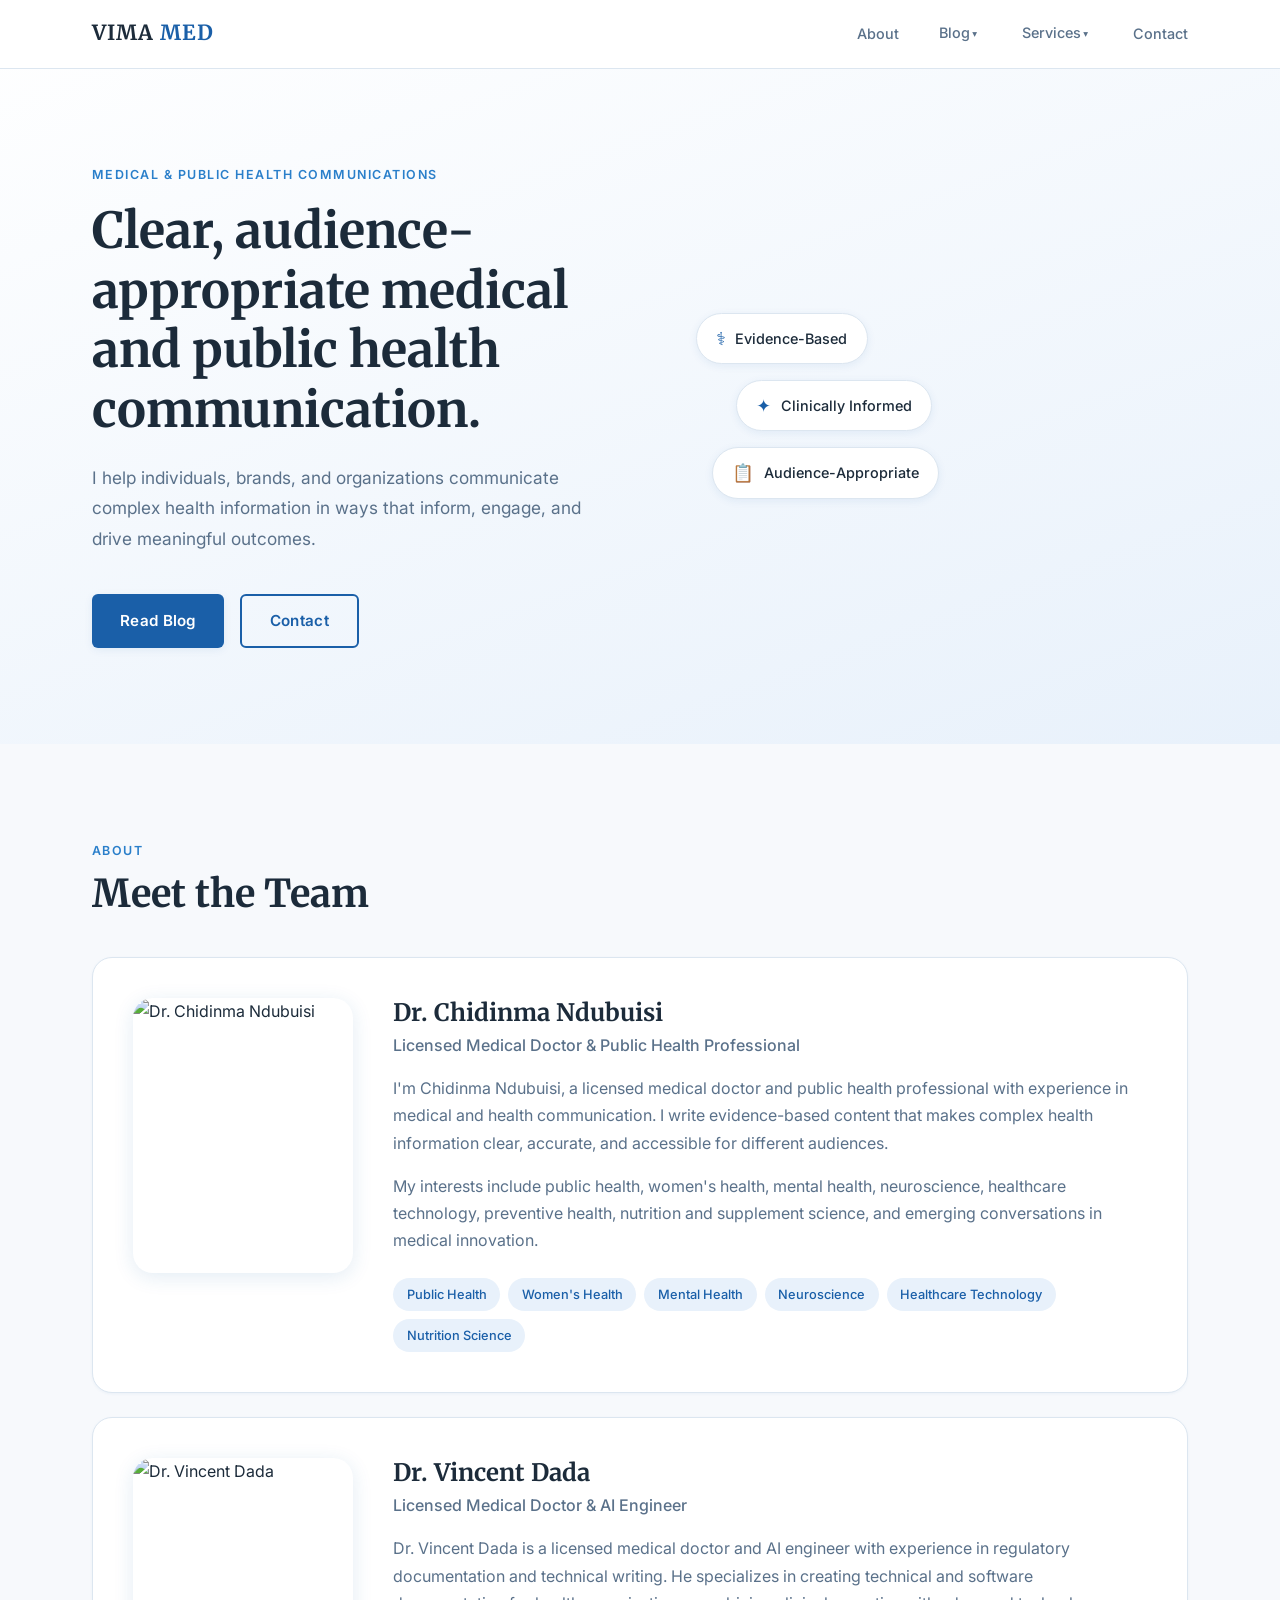
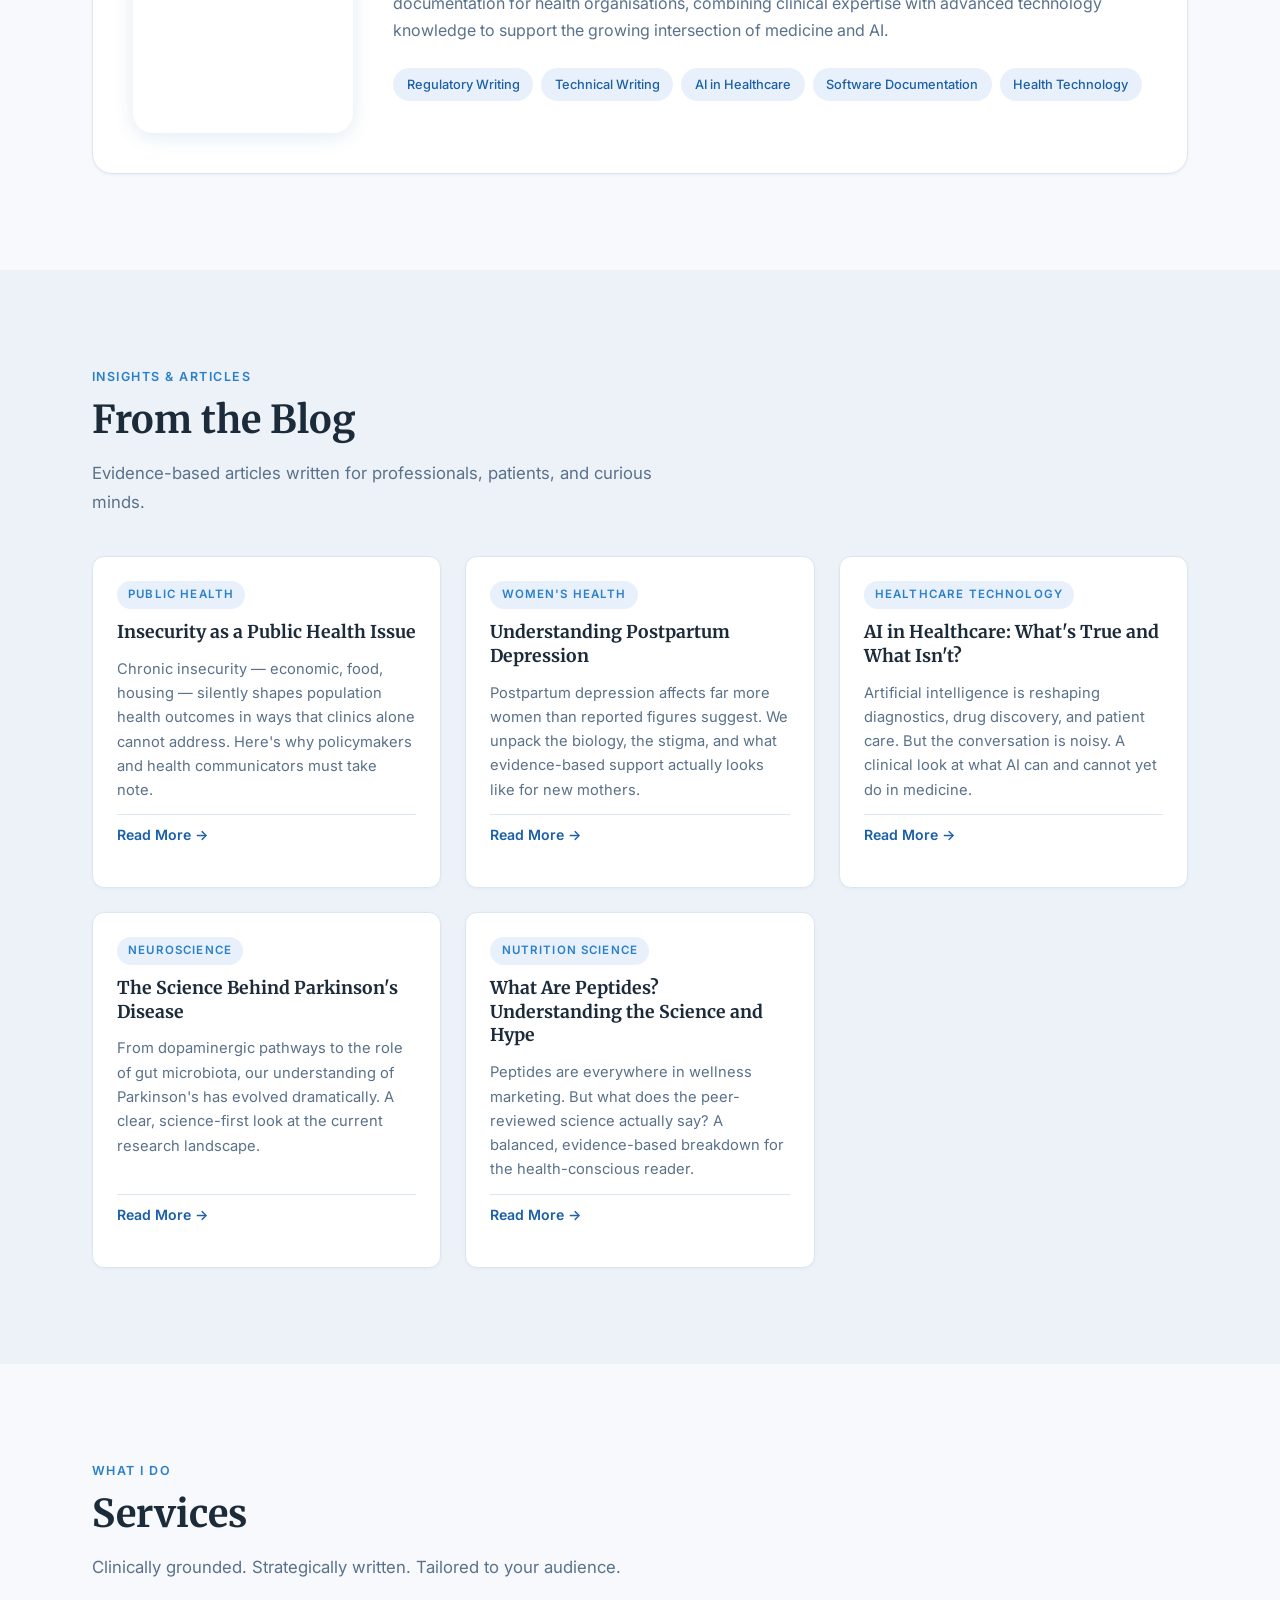
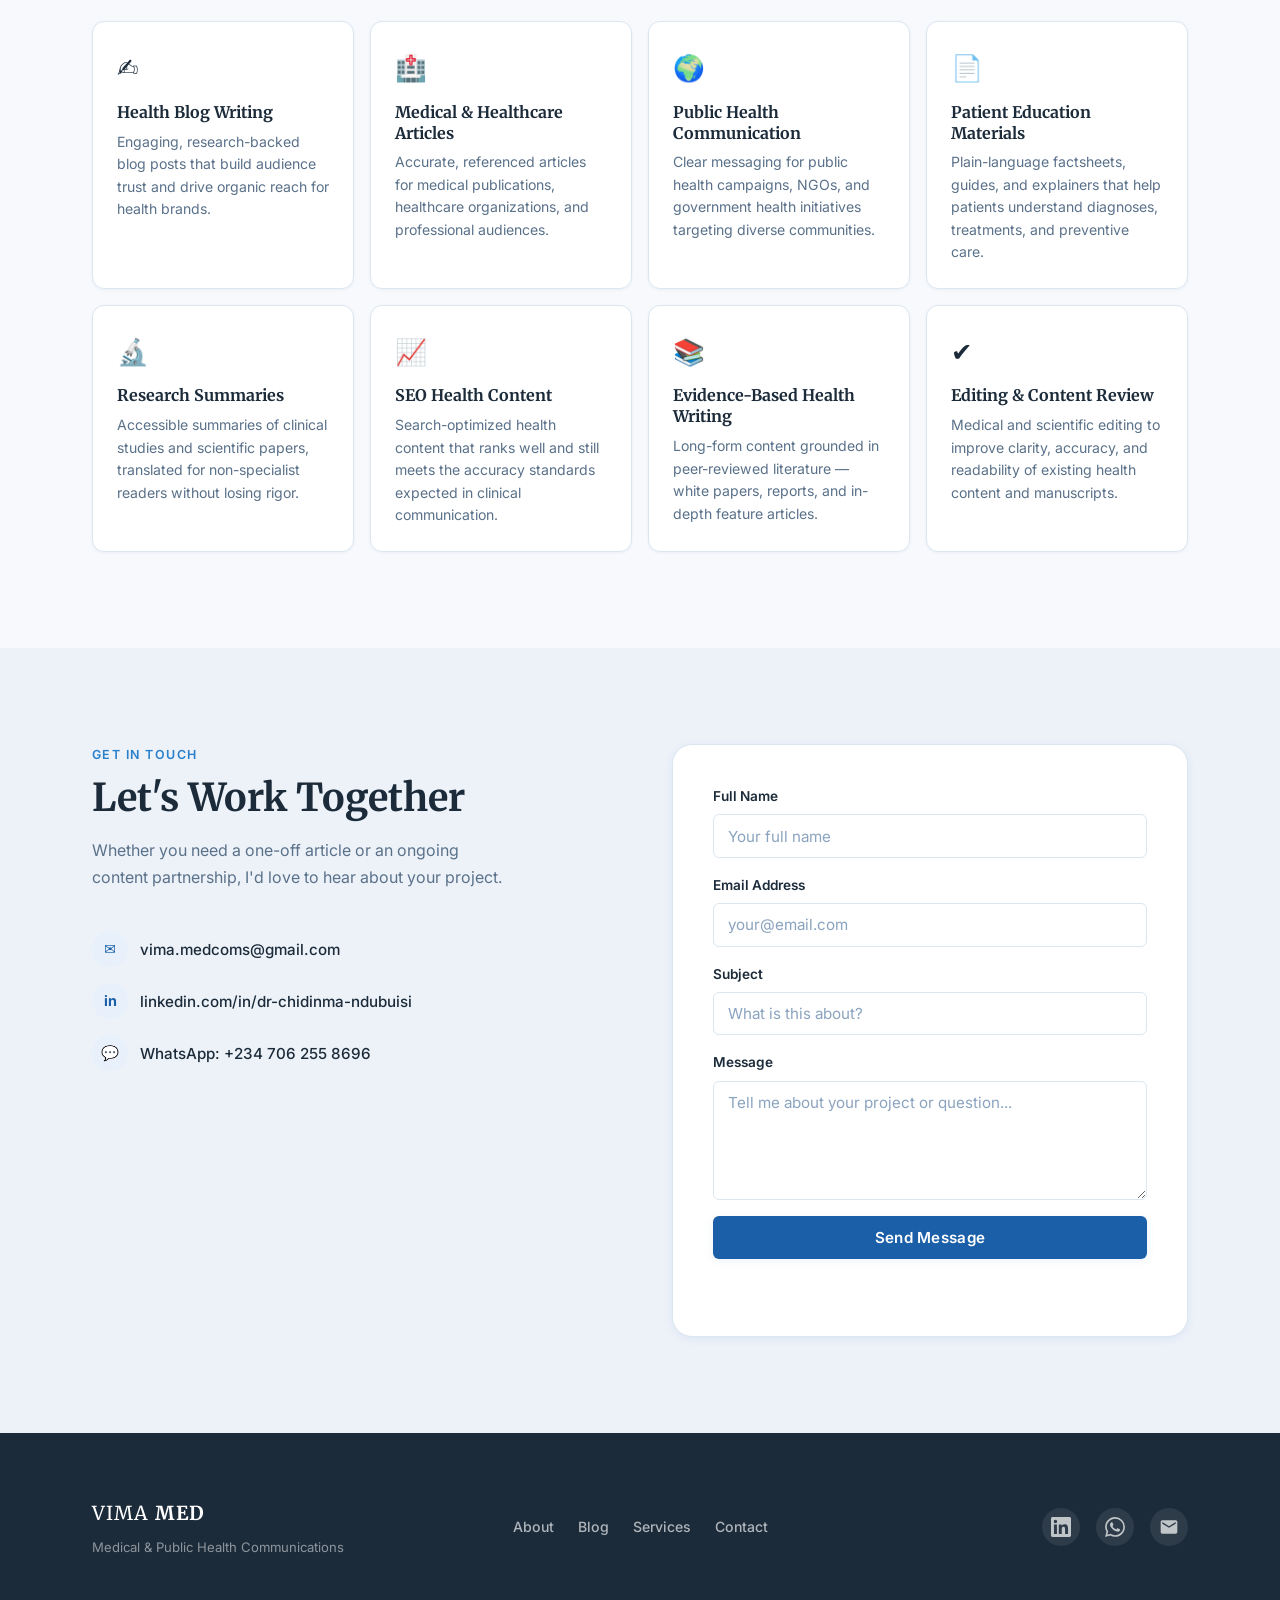
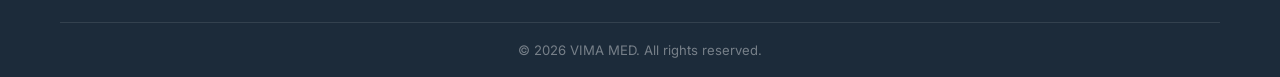
==== commit 491de27c: "Add headshot photos to About section" ====
--- a/index.html
+++ b/index.html
@@ -138,9 +138,7 @@
           <div class="about-card">
             <!-- Photo column -->
             <div class="about-card-photo">
-              <div class="about-photo-placeholder" aria-label="Headshot placeholder">
-                <span>Photo</span>
-              </div>
+              <img src="assets/chidinma.jpg" alt="Dr. Chidinma Ndubuisi" class="about-photo" />
               <!-- Future: <a href="assets/cv-chidinma.pdf" class="btn btn-outline btn-sm" download>Download CV</a> -->
             </div>
 
@@ -171,9 +169,7 @@
           <div class="about-card">
             <!-- Photo column -->
             <div class="about-card-photo">
-              <div class="about-photo-placeholder" aria-label="Headshot placeholder">
-                <span>Photo</span>
-              </div>
+              <img src="assets/vincent.jpg" alt="Dr. Vincent Dada" class="about-photo" />
               <!-- Future: <a href="assets/cv-vincent.pdf" class="btn btn-outline btn-sm" download>Download CV</a> -->
             </div>
 
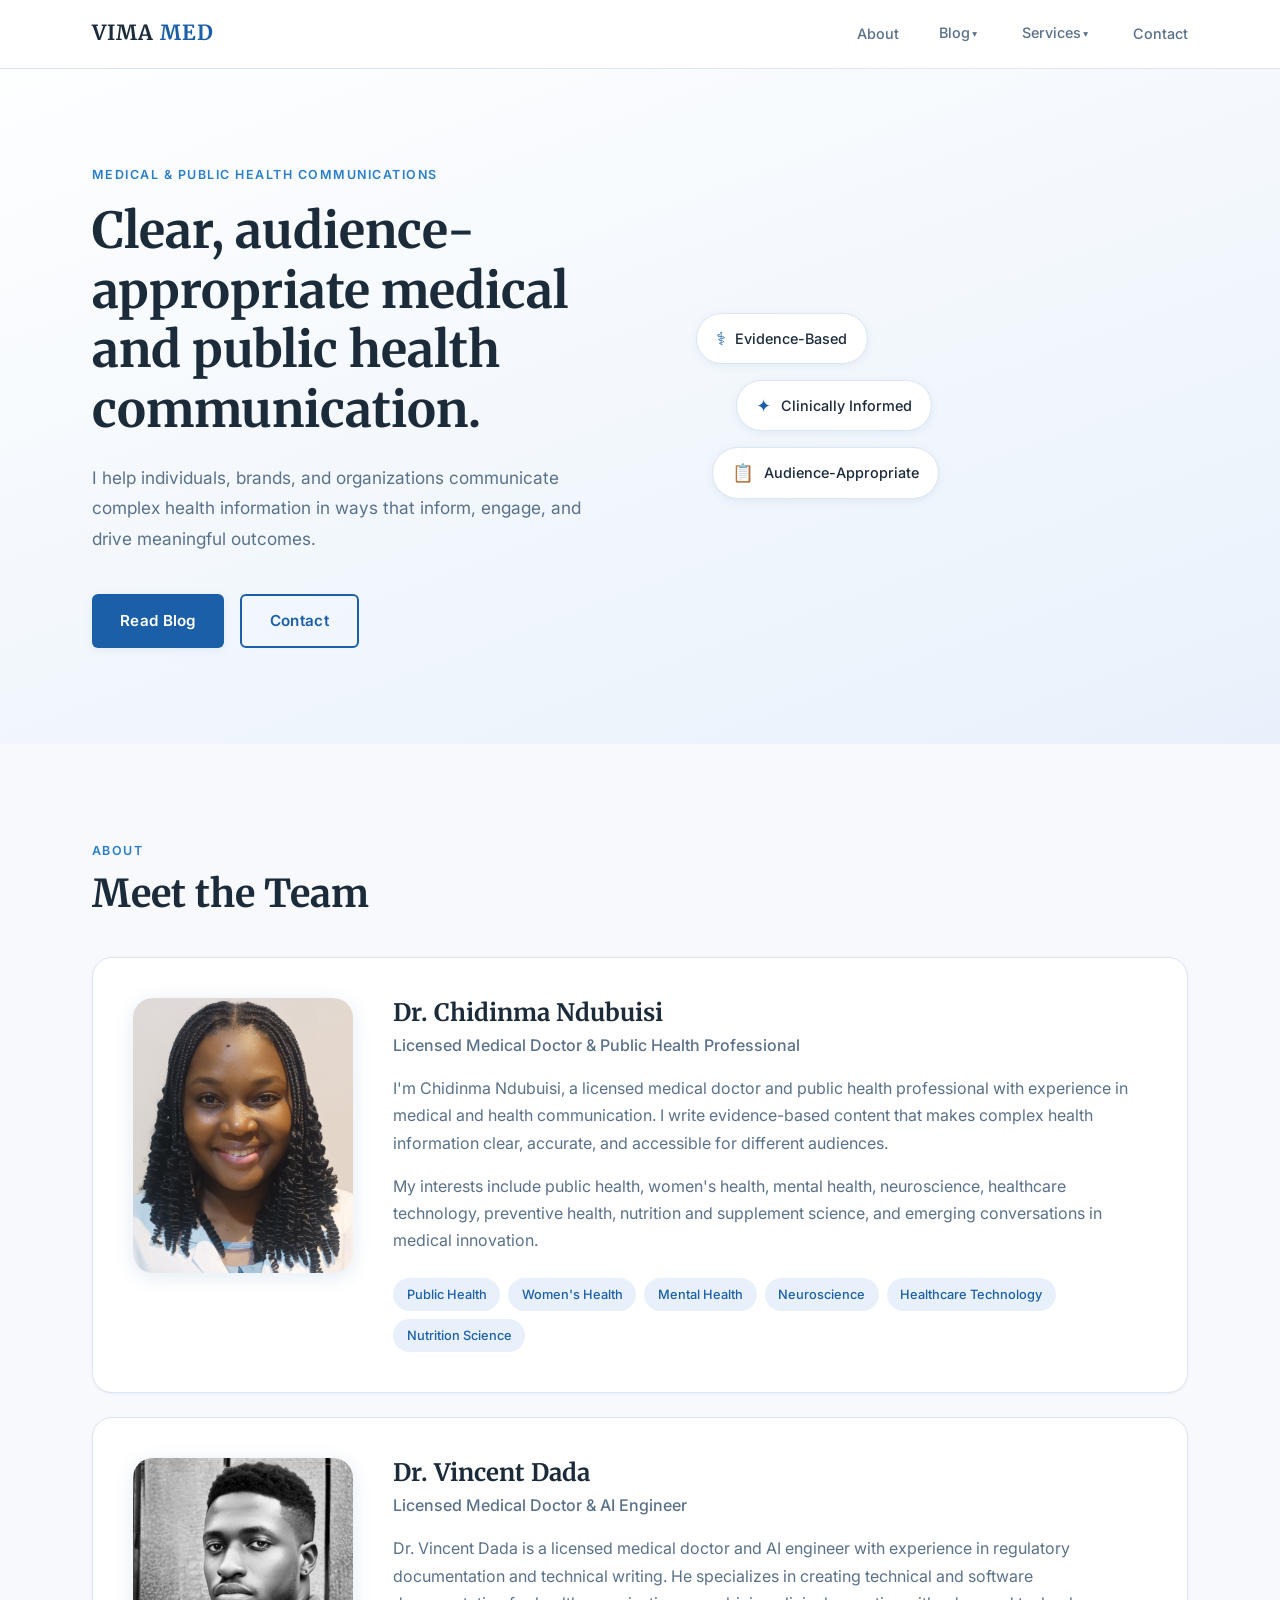
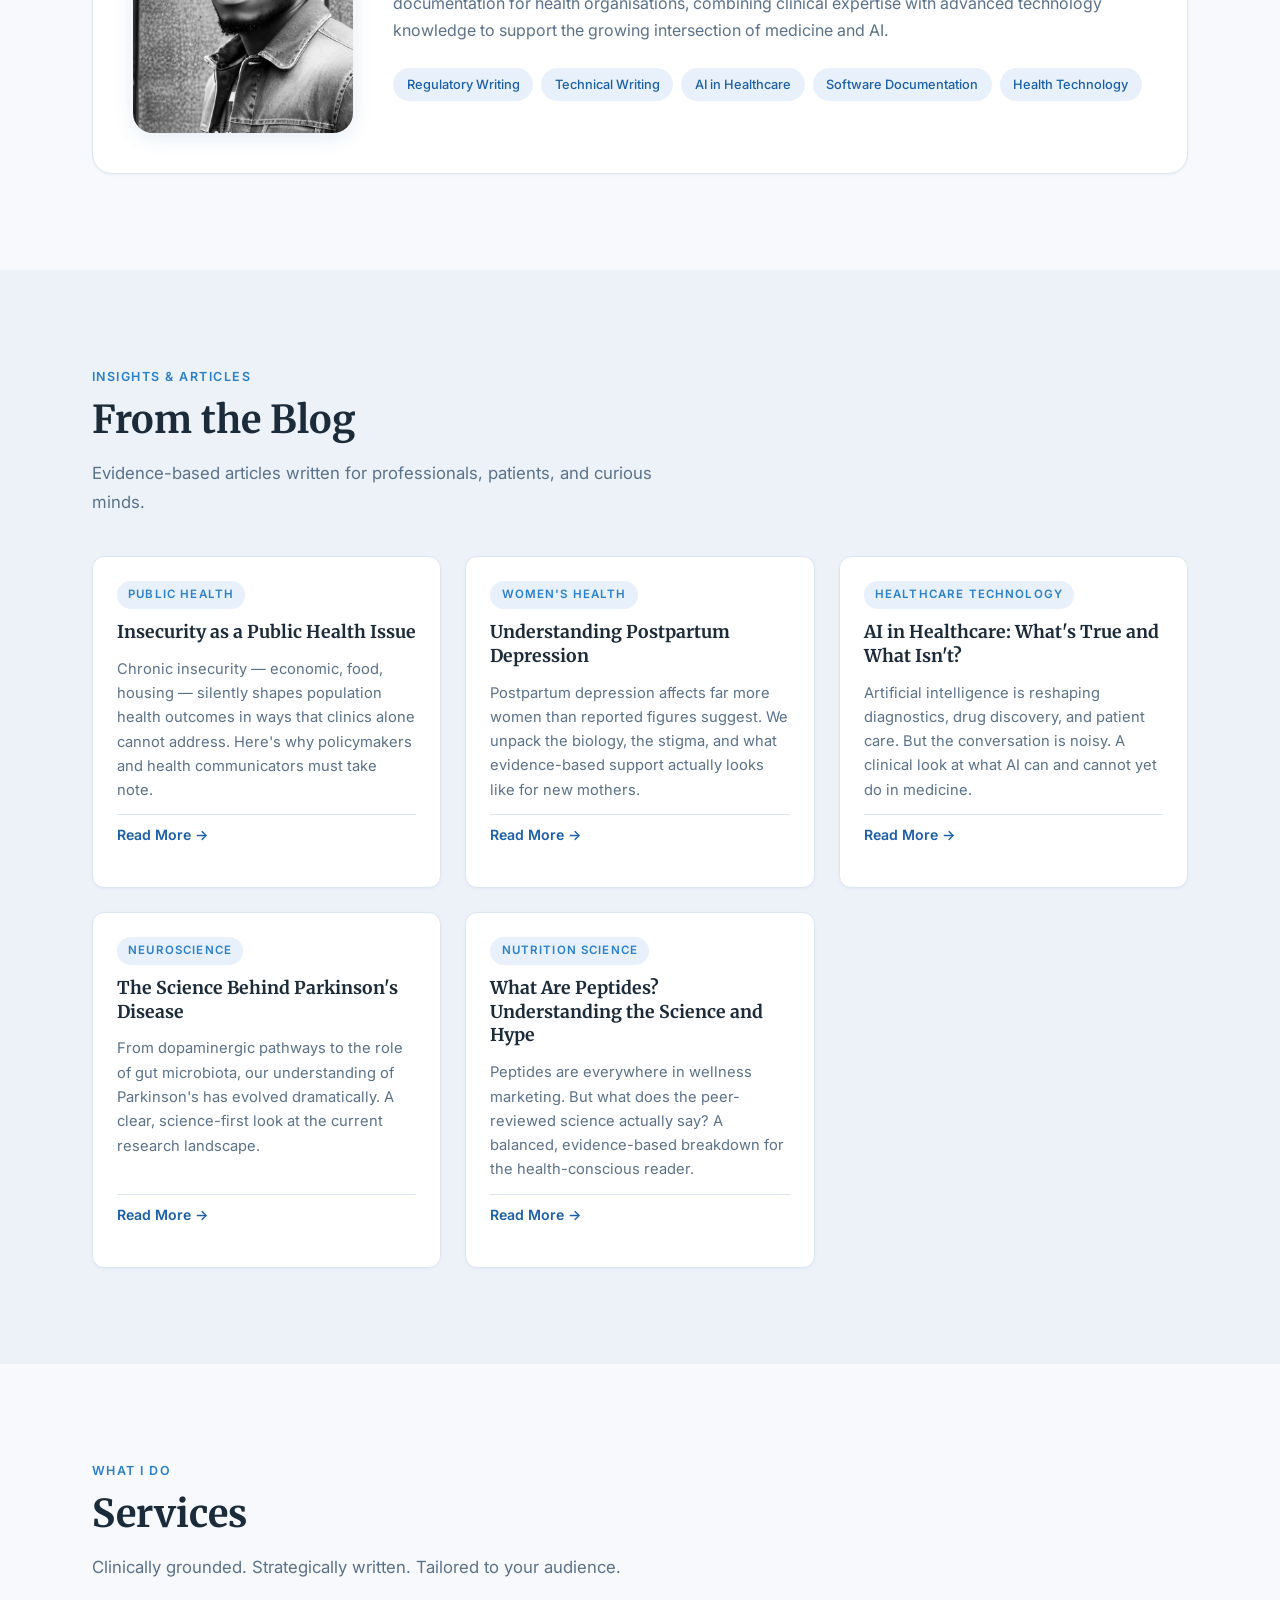
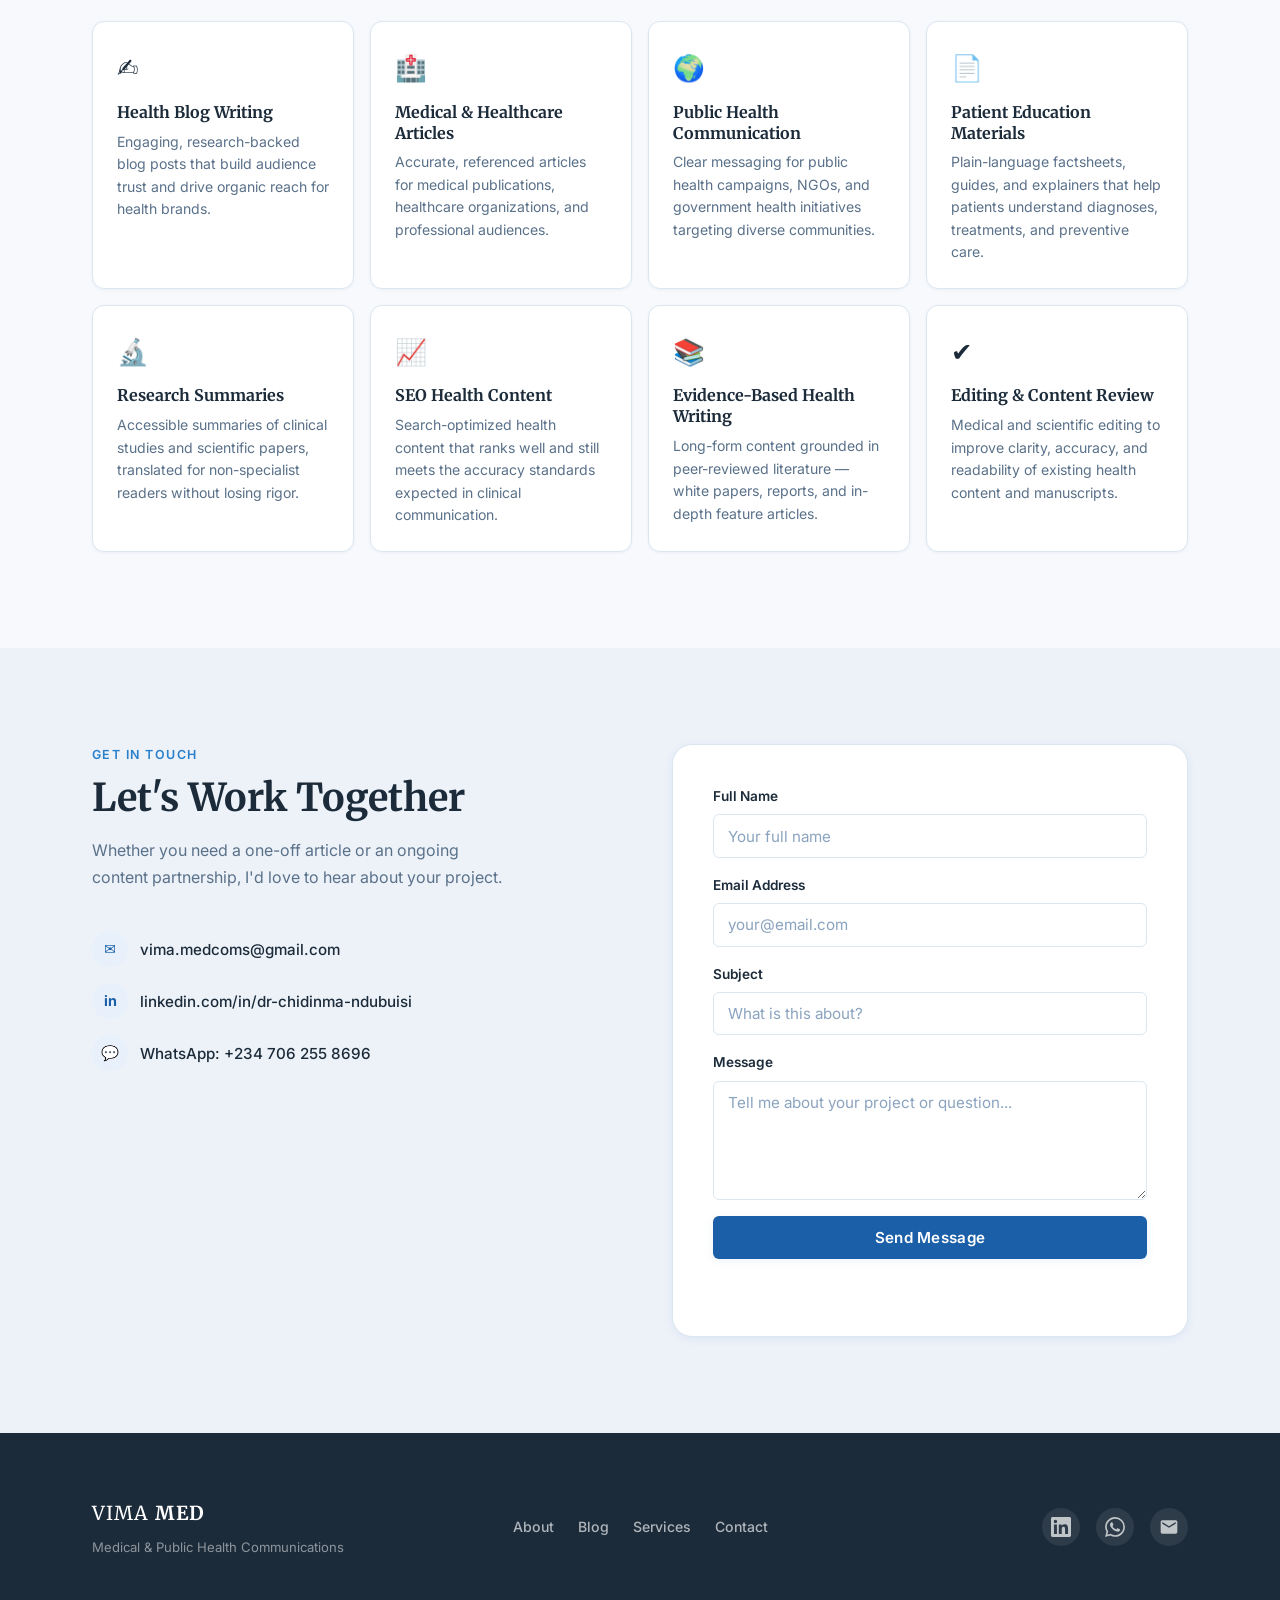
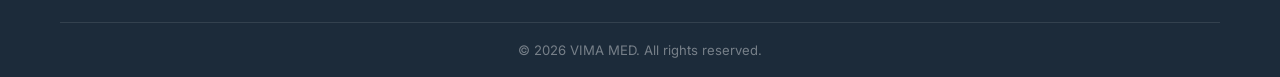
==== commit 86f2b394: "Update image file extensions from .jpg to .jpeg" ====
--- a/index.html
+++ b/index.html
@@ -118,9 +118,9 @@
          ABOUT SECTION
          To edit: update bio text, headshot images, or add CV links.
          To add a headshot for a professional:
-           1. Save photo as "assets/chidinma.jpg" (or "assets/vincent.jpg")
+           1. Save photo as "assets/chidinma.jpeg" (or "assets/vincent.jpeg")
            2. Replace the placeholder div with:
-              <img src="assets/chidinma.jpg" alt="Dr. Chidinma Ndubuisi" class="about-photo" />
+              <img src="assets/chidinma.jpeg" alt="Dr. Chidinma Ndubuisi" class="about-photo" />
          ============================================================ -->
     <section class="about section-pad" id="about">
       <div class="container">
@@ -138,7 +138,7 @@
           <div class="about-card">
             <!-- Photo column -->
             <div class="about-card-photo">
-              <img src="assets/chidinma.jpg" alt="Dr. Chidinma Ndubuisi" class="about-photo" />
+              <img src="assets/chidinma.jpeg" alt="Dr. Chidinma Ndubuisi" class="about-photo" />
               <!-- Future: <a href="assets/cv-chidinma.pdf" class="btn btn-outline btn-sm" download>Download CV</a> -->
             </div>
 
@@ -169,7 +169,7 @@
           <div class="about-card">
             <!-- Photo column -->
             <div class="about-card-photo">
-              <img src="assets/vincent.jpg" alt="Dr. Vincent Dada" class="about-photo" />
+              <img src="assets/vincent.jpeg" alt="Dr. Vincent Dada" class="about-photo" />
               <!-- Future: <a href="assets/cv-vincent.pdf" class="btn btn-outline btn-sm" download>Download CV</a> -->
             </div>
 
